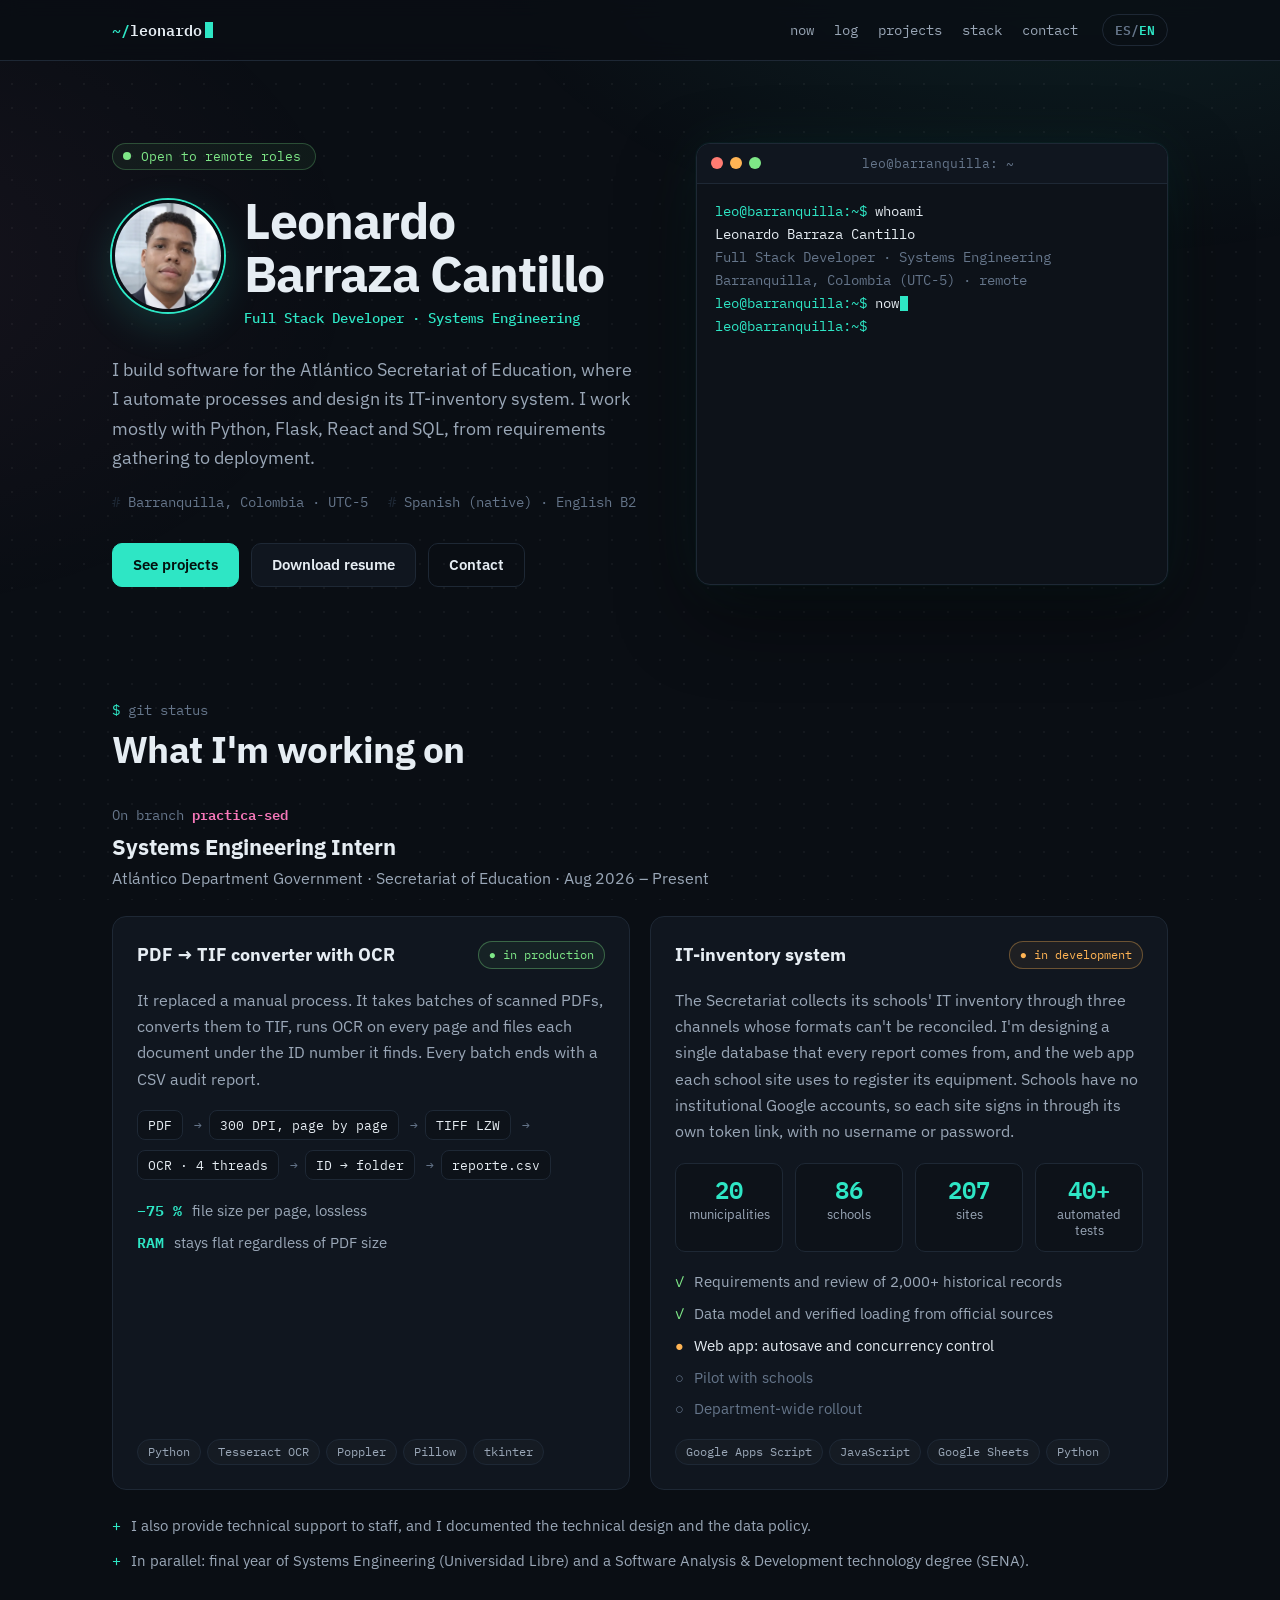
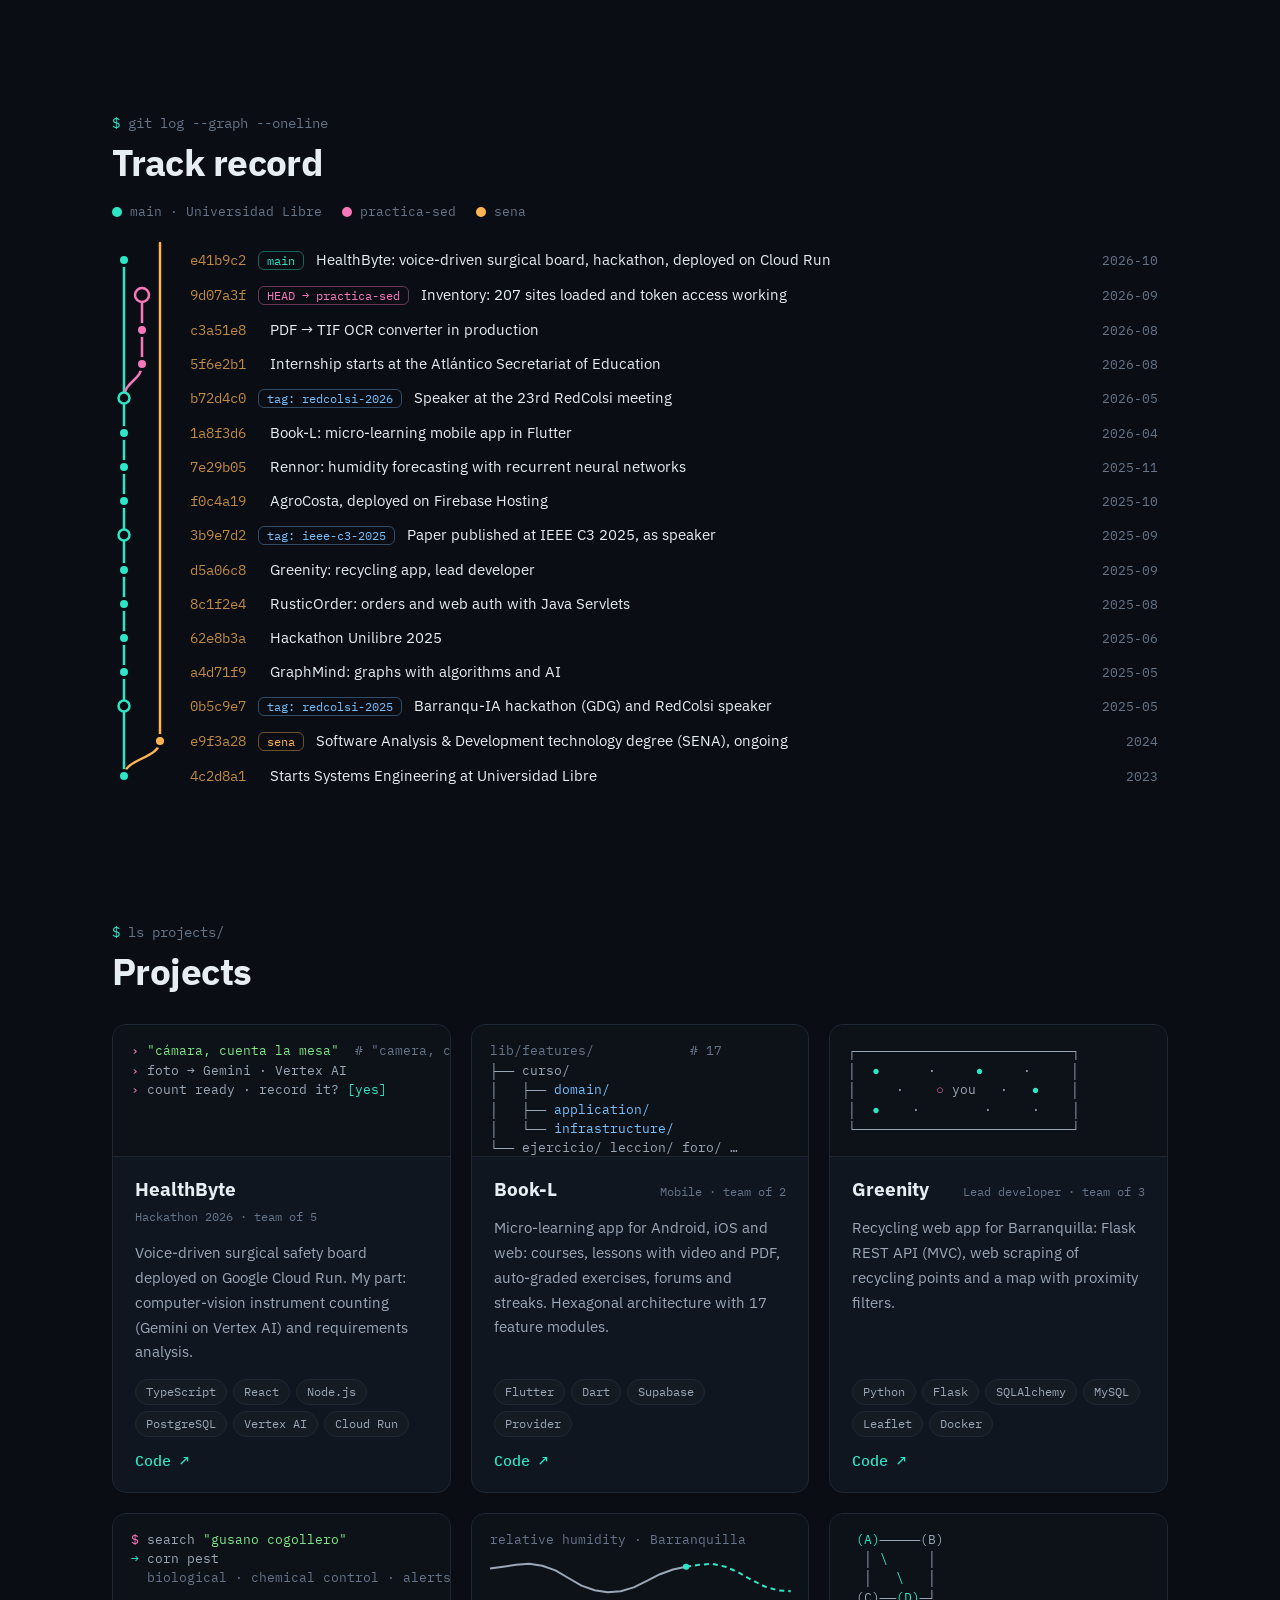
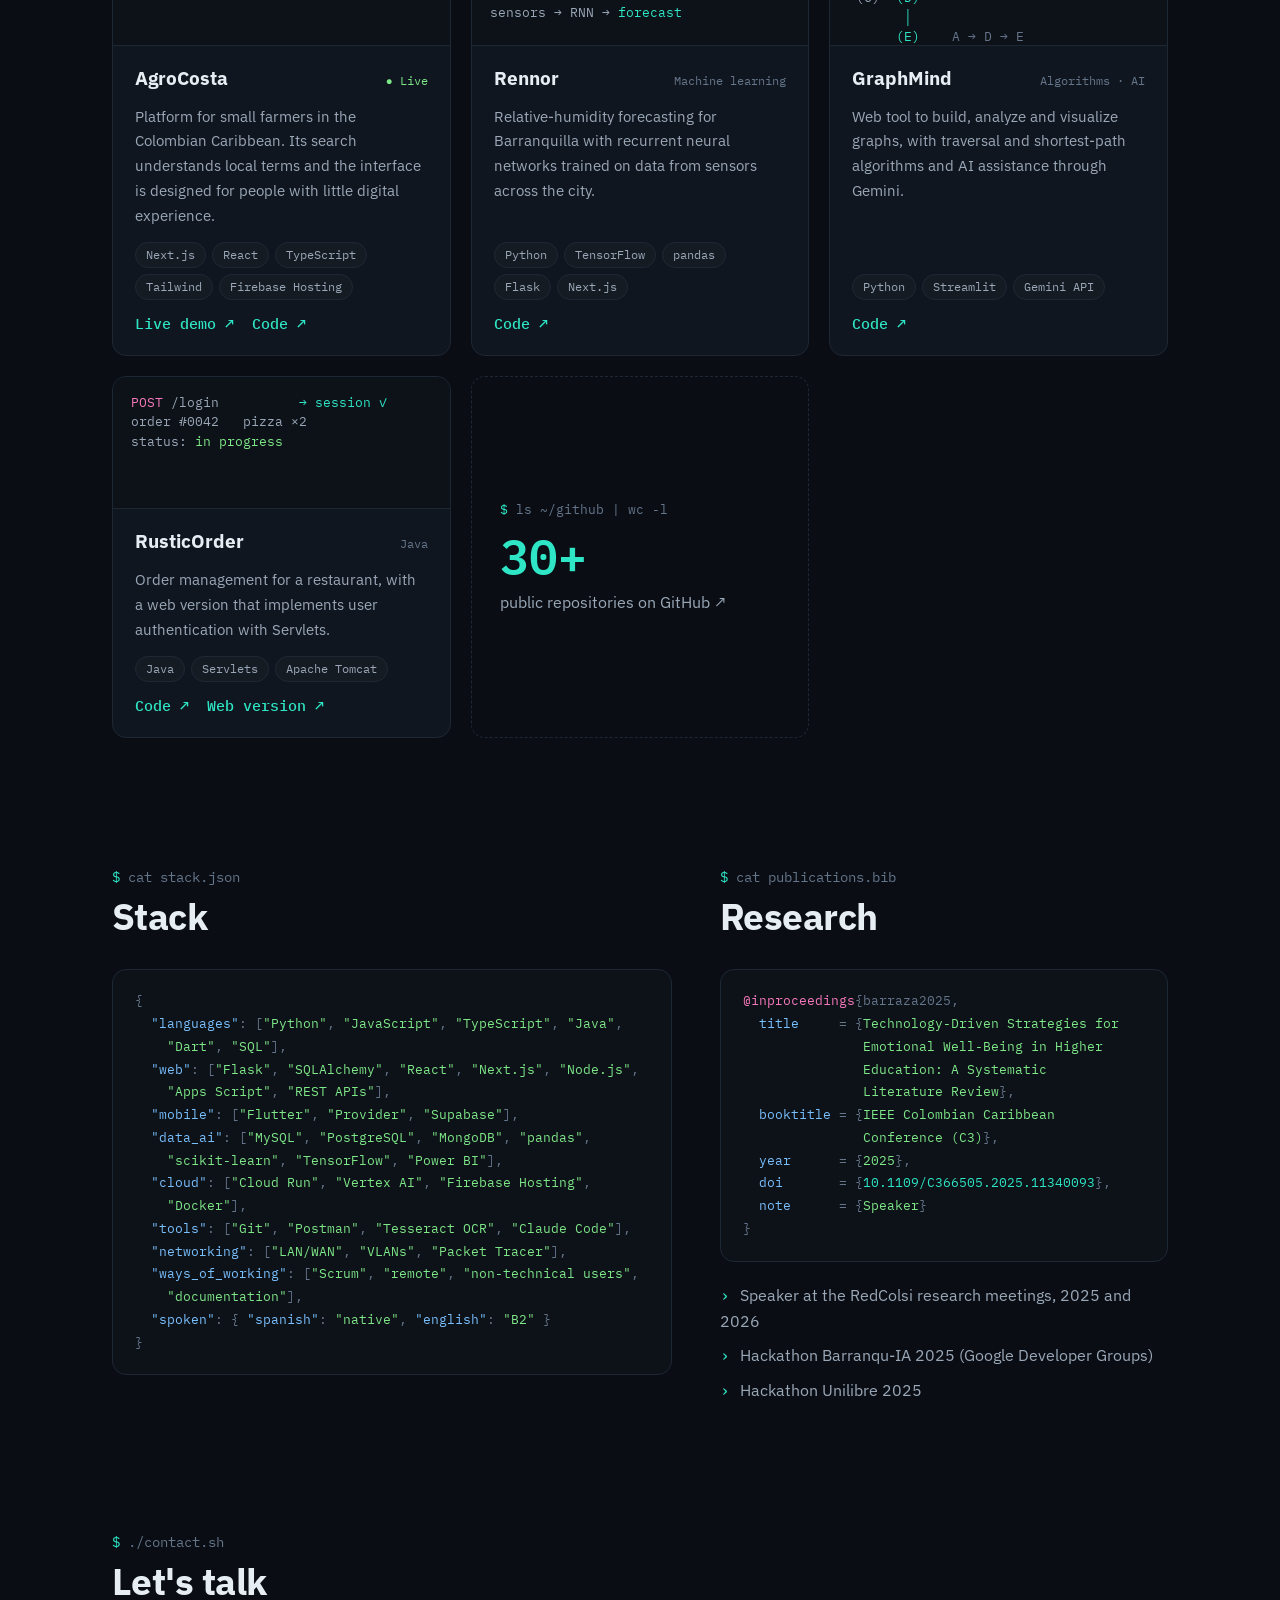
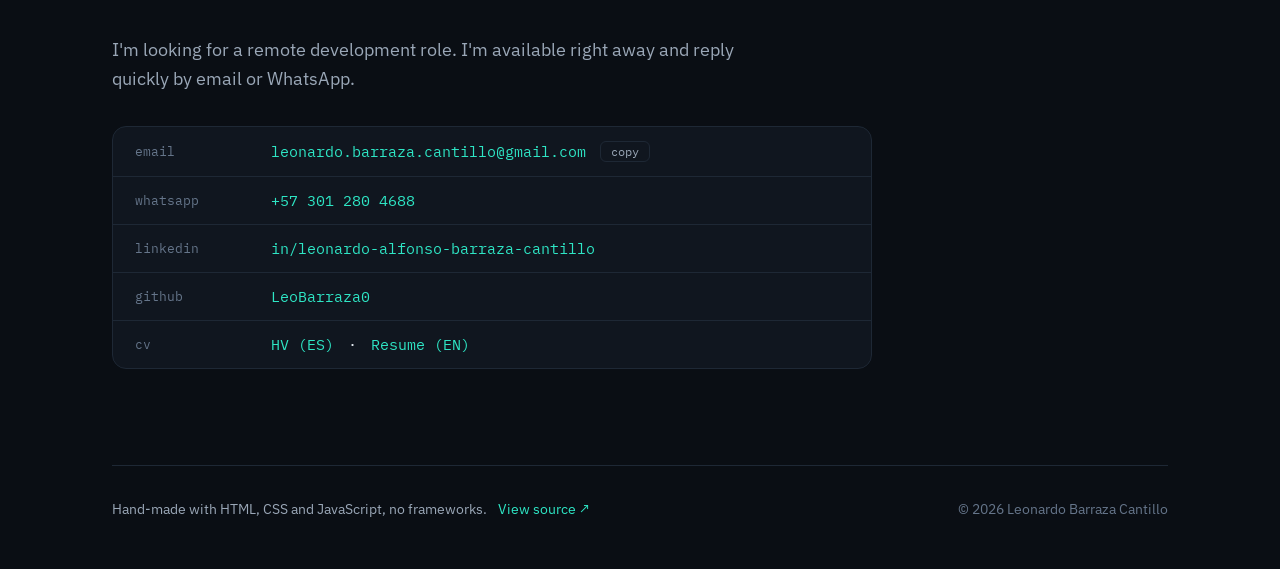
==== index.html @ 6a88806b "feat: portafolio con terminal interactiva, git log de la trayectoria y proyectos, para mostrar el pe" ====
<!doctype html>
<html lang="es" data-lang="es">
<head>
<meta charset="utf-8">
<meta name="viewport" content="width=device-width, initial-scale=1">
<title>Leonardo Barraza · Desarrollador Full Stack</title>
<meta name="description" content="Portafolio de Leonardo Barraza Cantillo, desarrollador full stack en Barranquilla, Colombia. Python, Flask, React, SQL y Google Cloud. Disponible para trabajo remoto.">
<meta name="theme-color" content="#0a0e14">
<link rel="canonical" href="https://leobarraza0.github.io/">
<meta property="og:type" content="website">
<meta property="og:url" content="https://leobarraza0.github.io/">
<meta property="og:title" content="Leonardo Barraza · Desarrollador Full Stack">
<meta property="og:description" content="Python, Flask, React, SQL y Google Cloud. Proyectos, práctica actual y contacto.">
<meta property="og:image" content="https://leobarraza0.github.io/assets/og.png">
<meta name="twitter:card" content="summary_large_image">
<link rel="icon" href="data:image/svg+xml,%3Csvg xmlns='http://www.w3.org/2000/svg' viewBox='0 0 32 32'%3E%3Crect width='32' height='32' rx='7' fill='%230a0e14'/%3E%3Cpath d='M8 10l6 6-6 6' stroke='%232ee6c5' stroke-width='3' fill='none' stroke-linecap='round' stroke-linejoin='round'/%3E%3Cpath d='M16 23h8' stroke='%232ee6c5' stroke-width='3' stroke-linecap='round'/%3E%3C/svg%3E">
<link rel="preconnect" href="https://fonts.googleapis.com">
<link rel="preconnect" href="https://fonts.gstatic.com" crossorigin>
<link rel="stylesheet" href="https://fonts.googleapis.com/css2?family=IBM+Plex+Mono:wght@400;500;600&family=IBM+Plex+Sans:wght@400;500;600;700&display=swap">
<link rel="stylesheet" href="styles.css">
<script>
  // Idioma antes de pintar: ?lang= > elección guardada > idioma del navegador
  (function () {
    var r = document.documentElement, q = new URLSearchParams(location.search).get('lang'), s = null;
    try { s = localStorage.getItem('lang'); } catch (e) {}
    var l = q || s || (/^es/i.test(navigator.language) ? 'es' : 'en');
    if (l !== 'en') l = 'es';
    r.lang = l; r.dataset.lang = l; r.classList.add('js');
  })();
</script>
<script src="main.js" defer></script>
</head>
<body>
<a class="skip" href="#main"><span lang="es">Saltar al contenido</span><span lang="en">Skip to content</span></a>

<header class="nav">
  <div class="wrap nav-in">
    <a class="brand" href="#top" aria-label="Inicio"><span class="ps">~/</span>leonardo<span class="caret" aria-hidden="true"></span></a>
    <nav aria-label="Secciones">
      <a href="#ahora"><span lang="es">ahora</span><span lang="en">now</span></a>
      <a href="#trayectoria"><span lang="es">trayectoria</span><span lang="en">log</span></a>
      <a href="#proyectos"><span lang="es">proyectos</span><span lang="en">projects</span></a>
      <a href="#stack">stack</a>
      <a href="#contacto"><span lang="es">contacto</span><span lang="en">contact</span></a>
    </nav>
    <button class="lang-toggle" type="button" aria-label="Cambiar idioma / Switch language">
      <span data-l="es">ES</span><span aria-hidden="true">/</span><span data-l="en">EN</span>
    </button>
  </div>
</header>

<main id="main">

<!-- HERO -->
<section class="hero wrap" id="top">
  <div class="hero-text">
    <p class="status"><span class="pulse" aria-hidden="true"></span>
      <span lang="es">Disponible para trabajo remoto</span><span lang="en">Open to remote roles</span>
    </p>
    <div class="who">
      <picture>
        <source srcset="assets/foto.webp" type="image/webp">
        <img src="assets/foto.jpg" alt="Foto de Leonardo Barraza" width="112" height="112">
      </picture>
      <div>
        <h1>Leonardo Barraza Cantillo</h1>
        <p class="role"><span lang="es">Desarrollador Full Stack · Ingeniería de Sistemas</span><span lang="en">Full Stack Developer · Systems Engineering</span></p>
      </div>
    </div>
    <p class="lead" lang="es">Desarrollo software para la Secretaría de Educación del Atlántico, donde automatizo procesos y diseño su sistema de inventario tecnológico. Trabajo sobre todo con Python, Flask, React y SQL, desde el levantamiento de requerimientos hasta el despliegue.</p>
    <p class="lead" lang="en">I build software for the Atlántico Secretariat of Education, where I automate processes and design its IT-inventory system. I work mostly with Python, Flask, React and SQL, from requirements gathering to deployment.</p>
    <ul class="meta">
      <li>Barranquilla, Colombia · UTC-5</li>
      <li><span lang="es">Español nativo · Inglés B2</span><span lang="en">Spanish (native) · English B2</span></li>
    </ul>
    <div class="cta">
      <a class="btn primary" href="#proyectos"><span lang="es">Ver proyectos</span><span lang="en">See projects</span></a>
      <a class="btn" href="cv/Leonardo-Barraza-HV.pdf" download lang="es">Descargar HV</a>
      <a class="btn" href="cv/Leonardo-Barraza-Resume.pdf" download lang="en">Download resume</a>
      <a class="btn ghost" href="#contacto"><span lang="es">Contacto</span><span lang="en">Contact</span></a>
    </div>
  </div>

  <div class="term" id="term">
    <div class="term-bar">
      <span class="lights" aria-hidden="true"><i></i><i></i><i></i></span>
      <span class="term-title">leo@barranquilla: ~</span>
    </div>
    <div class="term-body" id="term-body">
      <div id="term-out" aria-live="polite">
        <div class="ln"><span class="ps">leo@barranquilla:~$</span> whoami</div>
        <div>Leonardo Barraza Cantillo</div>
        <div class="dim" lang="es">Desarrollador Full Stack · Ingeniería de Sistemas</div>
        <div class="dim" lang="en">Full Stack Developer · Systems Engineering</div>
      </div>
      <form id="term-form" autocomplete="off">
        <label for="term-in" class="ps">leo@barranquilla:~$</label>
        <input id="term-in" type="text" spellcheck="false" autocapitalize="off" enterkeyhint="go" aria-label="Escribe un comando (help) / Type a command (help)">
      </form>
    </div>
  </div>
</section>

<!-- AHORA -->
<section class="section wrap reveal" id="ahora">
  <header class="sec-head">
    <p class="cmd"><span class="ps">$</span> git status</p>
    <h2><span lang="es">En qué estoy ahora</span><span lang="en">What I'm working on</span></h2>
  </header>

  <div class="job">
    <p class="branch"><span lang="es">En la rama</span><span lang="en">On branch</span> <b>practica-sed</b></p>
    <h3><span lang="es">Practicante de Ingeniería de Sistemas</span><span lang="en">Systems Engineering Intern</span></h3>
    <p class="org"><span lang="es">Gobernación del Atlántico · Secretaría de Educación · Ago 2026 – Actualidad</span><span lang="en">Atlántico Department Government · Secretariat of Education · Aug 2026 – Present</span></p>
  </div>

  <div class="work-grid">
    <article class="work">
      <header>
        <h4><span lang="es">Conversor PDF → TIF con OCR</span><span lang="en">PDF → TIF converter with OCR</span></h4>
        <span class="state ok"><span lang="es">en producción</span><span lang="en">in production</span></span>
      </header>
      <p lang="es">Reemplazó un proceso manual. Recibe lotes de PDF escaneados, los convierte a TIF, lee cada página con OCR y archiva cada documento en la carpeta de la persona según el número de cédula que encuentra. Cada lote termina con un reporte CSV para auditoría.</p>
      <p lang="en">It replaced a manual process. It takes batches of scanned PDFs, converts them to TIF, runs OCR on every page and files each document under the ID number it finds. Every batch ends with a CSV audit report.</p>
      <ol class="pipe" aria-label="Pipeline">
        <li>PDF</li>
        <li><span lang="es">300 DPI, página a página</span><span lang="en">300 DPI, page by page</span></li>
        <li>TIFF LZW</li>
        <li><span lang="es">OCR · 4 hilos</span><span lang="en">OCR · 4 threads</span></li>
        <li><span lang="es">cédula → carpeta</span><span lang="en">ID → folder</span></li>
        <li>reporte.csv</li>
      </ol>
      <ul class="facts">
        <li><b>−75 %</b> <span lang="es">de peso por página, sin pérdida</span><span lang="en">file size per page, lossless</span></li>
        <li><b>RAM</b> <span lang="es">constante sin importar el tamaño del PDF</span><span lang="en">stays flat regardless of PDF size</span></li>
      </ul>
      <ul class="chips"><li>Python</li><li>Tesseract OCR</li><li>Poppler</li><li>Pillow</li><li>tkinter</li></ul>
    </article>

    <article class="work">
      <header>
        <h4><span lang="es">Sistema de inventario tecnológico</span><span lang="en">IT-inventory system</span></h4>
        <span class="state wip"><span lang="es">en construcción</span><span lang="en">in development</span></span>
      </header>
      <p lang="es">La Secretaría levanta el inventario de sus colegios por tres canales con formatos que no se pueden cruzar. Diseño una base única de la que salen todos los reportes y la aplicación web con la que cada sede registra lo que tiene. Los colegios no tienen cuenta institucional de Google, así que cada sede entra con su propio enlace con token, sin usuario ni contraseña.</p>
      <p lang="en">The Secretariat collects its schools' IT inventory through three channels whose formats can't be reconciled. I'm designing a single database that every report comes from, and the web app each school site uses to register its equipment. Schools have no institutional Google accounts, so each site signs in through its own token link, with no username or password.</p>
      <dl class="stats">
        <div><dt>20</dt><dd><span lang="es">municipios</span><span lang="en">municipalities</span></dd></div>
        <div><dt>86</dt><dd><span lang="es">colegios</span><span lang="en">schools</span></dd></div>
        <div><dt>207</dt><dd><span lang="es">sedes</span><span lang="en">sites</span></dd></div>
        <div><dt>40+</dt><dd><span lang="es">pruebas automáticas</span><span lang="en">automated tests</span></dd></div>
      </dl>
      <ol class="ci">
        <li class="done"><span lang="es">Requerimientos y diagnóstico de más de 2.000 registros históricos</span><span lang="en">Requirements and review of 2,000+ historical records</span></li>
        <li class="done"><span lang="es">Modelo de datos y carga verificada desde fuentes oficiales</span><span lang="en">Data model and verified loading from official sources</span></li>
        <li class="doing"><span lang="es">Aplicación web: autoguardado y control de concurrencia</span><span lang="en">Web app: autosave and concurrency control</span></li>
        <li><span lang="es">Piloto con colegios</span><span lang="en">Pilot with schools</span></li>
        <li><span lang="es">Despliegue en el departamento</span><span lang="en">Department-wide rollout</span></li>
      </ol>
      <ul class="chips"><li>Google Apps Script</li><li>JavaScript</li><li>Google Sheets</li><li>Python</li></ul>
    </article>
  </div>

  <div class="aside-grid">
    <p class="note"><span class="ps">+</span>
      <span lang="es">También doy soporte técnico a funcionarios y documenté el diseño técnico y la política de datos.</span>
      <span lang="en">I also provide technical support to staff, and I documented the technical design and the data policy.</span>
    </p>
    <p class="note"><span class="ps">+</span>
      <span lang="es">En paralelo: último semestre de Ingeniería de Sistemas (Universidad Libre) y tecnólogo en Análisis y Desarrollo de Software (SENA).</span>
      <span lang="en">In parallel: final year of Systems Engineering (Universidad Libre) and a Software Analysis &amp; Development technology degree (SENA).</span>
    </p>
    <p class="note live" id="live-push" hidden></p>
  </div>
</section>

<!-- TRAYECTORIA -->
<section class="section wrap reveal" id="trayectoria">
  <header class="sec-head">
    <p class="cmd"><span class="ps">$</span> git log --graph --oneline</p>
    <h2><span lang="es">Trayectoria</span><span lang="en">Track record</span></h2>
  </header>
  <div class="legend" aria-hidden="true">
    <span class="l0">main · Universidad Libre</span>
    <span class="l1">practica-sed</span>
    <span class="l2">sena</span>
  </div>
  <div class="graph-wrap">
  <svg aria-hidden="true"></svg>
  <ol class="graph" id="graph">
    <li data-lane="0"><code>e41b9c2</code><span class="refs"><span class="ref br">main</span></span>
      <span class="msg"><span lang="es">HealthByte: tablero quirúrgico por voz, hackathon, desplegado en Cloud Run</span><span lang="en">HealthByte: voice-driven surgical board, hackathon, deployed on Cloud Run</span></span><time>2026-10</time></li>
    <li data-lane="1" class="head"><code>9d07a3f</code><span class="refs"><span class="ref hd">HEAD → practica-sed</span></span>
      <span class="msg"><span lang="es">Inventario: 207 sedes cargadas y acceso por token funcionando</span><span lang="en">Inventory: 207 sites loaded and token access working</span></span><time>2026-09</time></li>
    <li data-lane="1"><code>c3a51e8</code>
      <span class="msg"><span lang="es">Conversor PDF → TIF con OCR en producción</span><span lang="en">PDF → TIF OCR converter in production</span></span><time>2026-08</time></li>
    <li data-lane="1" data-fork="0"><code>5f6e2b1</code>
      <span class="msg"><span lang="es">Inicio de la práctica en la Secretaría de Educación del Atlántico</span><span lang="en">Internship starts at the Atlántico Secretariat of Education</span></span><time>2026-08</time></li>
    <li data-lane="0" class="tag"><code>b72d4c0</code><span class="refs"><span class="ref tg">tag: redcolsi-2026</span></span>
      <span class="msg"><span lang="es">Ponente en el XXIII encuentro RedColsi</span><span lang="en">Speaker at the 23rd RedColsi meeting</span></span><time>2026-05</time></li>
    <li data-lane="0"><code>1a8f3d6</code>
      <span class="msg"><span lang="es">Book-L: app móvil de microaprendizaje en Flutter</span><span lang="en">Book-L: micro-learning mobile app in Flutter</span></span><time>2026-04</time></li>
    <li data-lane="0"><code>7e29b05</code>
      <span class="msg"><span lang="es">Rennor: predicción de humedad con redes neuronales recurrentes</span><span lang="en">Rennor: humidity forecasting with recurrent neural networks</span></span><time>2025-11</time></li>
    <li data-lane="0"><code>f0c4a19</code>
      <span class="msg"><span lang="es">AgroCosta, desplegada en Firebase Hosting</span><span lang="en">AgroCosta, deployed on Firebase Hosting</span></span><time>2025-10</time></li>
    <li data-lane="0" class="tag"><code>3b9e7d2</code><span class="refs"><span class="ref tg">tag: ieee-c3-2025</span></span>
      <span class="msg"><span lang="es">Artículo publicado en IEEE C3 2025, como ponente</span><span lang="en">Paper published at IEEE C3 2025, as speaker</span></span><time>2025-09</time></li>
    <li data-lane="0"><code>d5a06c8</code>
      <span class="msg"><span lang="es">Greenity: app de reciclaje, desarrollador principal</span><span lang="en">Greenity: recycling app, lead developer</span></span><time>2025-09</time></li>
    <li data-lane="0"><code>8c1f2e4</code>
      <span class="msg"><span lang="es">RusticOrder: pedidos y autenticación web con Java Servlets</span><span lang="en">RusticOrder: orders and web auth with Java Servlets</span></span><time>2025-08</time></li>
    <li data-lane="0"><code>62e8b3a</code>
      <span class="msg">Hackathon Unilibre 2025</span><time>2025-06</time></li>
    <li data-lane="0"><code>a4d71f9</code>
      <span class="msg"><span lang="es">GraphMind: grafos con algoritmos e IA</span><span lang="en">GraphMind: graphs with algorithms and AI</span></span><time>2025-05</time></li>
    <li data-lane="0" class="tag"><code>0b5c9e7</code><span class="refs"><span class="ref tg">tag: redcolsi-2025</span></span>
      <span class="msg"><span lang="es">Hackathon Barranqu-IA (GDG) y ponente en RedColsi</span><span lang="en">Barranqu-IA hackathon (GDG) and RedColsi speaker</span></span><time>2025-05</time></li>
    <li data-lane="2" data-fork="0" class="open"><code>e9f3a28</code><span class="refs"><span class="ref br2">sena</span></span>
      <span class="msg"><span lang="es">Tecnólogo en Análisis y Desarrollo de Software (SENA), en curso</span><span lang="en">Software Analysis &amp; Development technology degree (SENA), ongoing</span></span><time>2024</time></li>
    <li data-lane="0"><code>4c2d8a1</code>
      <span class="msg"><span lang="es">Inicio de Ingeniería de Sistemas en la Universidad Libre</span><span lang="en">Starts Systems Engineering at Universidad Libre</span></span><time>2023</time></li>
  </ol>
  </div>
</section>

<!-- PROYECTOS -->
<section class="section wrap reveal" id="proyectos">
  <header class="sec-head">
    <p class="cmd"><span class="ps">$</span> <span lang="es">ls proyectos/</span><span lang="en">ls projects/</span></p>
    <h2><span lang="es">Proyectos</span><span lang="en">Projects</span></h2>
  </header>

  <div class="cards">
    <article class="card">
<pre class="preview" aria-hidden="true"><span class="c">› </span><span class="s">"cámara, cuenta la mesa"</span><span lang="en" class="d">  # "camera, count the table"</span>
<span class="c">› </span>foto → Gemini · Vertex AI
<span class="c">› </span><span lang="es">conteo listo · ¿registrar?</span><span lang="en">count ready · record it?</span> <span class="g">[<span lang="es">sí</span><span lang="en">yes</span>]</span></pre>
      <div class="card-body">
        <header><h3>HealthByte</h3><span class="badge"><span lang="es">Hackathon 2026 · equipo de 5</span><span lang="en">Hackathon 2026 · team of 5</span></span></header>
        <p lang="es">Tablero de seguridad quirúrgica que se llena por voz, desplegado en Google Cloud Run. Mi parte: el conteo de instrumental con visión artificial (Gemini en Vertex AI) y el análisis de requerimientos.</p>
        <p lang="en">Voice-driven surgical safety board deployed on Google Cloud Run. My part: computer-vision instrument counting (Gemini on Vertex AI) and requirements analysis.</p>
        <ul class="chips"><li>TypeScript</li><li>React</li><li>Node.js</li><li>PostgreSQL</li><li>Vertex AI</li><li>Cloud Run</li></ul>
        <p class="links"><a href="https://github.com/LeoBarraza0/HealthByte" target="_blank" rel="noopener"><span lang="es">Código</span><span lang="en">Code</span> ↗</a></p>
      </div>
    </article>

    <article class="card">
<pre class="preview" aria-hidden="true"><span class="d">lib/features/            # 17</span>
├── curso/
│   ├── <span class="k">domain/</span>
│   ├── <span class="k">application/</span>
│   └── <span class="k">infrastructure/</span>
└── ejercicio/ leccion/ foro/ …</pre>
      <div class="card-body">
        <header><h3>Book-L</h3><span class="badge"><span lang="es">Móvil · equipo de 2</span><span lang="en">Mobile · team of 2</span></span></header>
        <p lang="es">App de microaprendizaje para Android, iOS y web: cursos, lecciones con video y PDF, ejercicios con calificación automática, foros y rachas. Arquitectura hexagonal con 17 módulos por funcionalidad.</p>
        <p lang="en">Micro-learning app for Android, iOS and web: courses, lessons with video and PDF, auto-graded exercises, forums and streaks. Hexagonal architecture with 17 feature modules.</p>
        <ul class="chips"><li>Flutter</li><li>Dart</li><li>Supabase</li><li>Provider</li></ul>
        <p class="links"><a href="https://github.com/LeoBarraza0/Book-L" target="_blank" rel="noopener"><span lang="es">Código</span><span lang="en">Code</span> ↗</a></p>
      </div>
    </article>

    <article class="card">
<pre class="preview" aria-hidden="true">┌───────────────────────────┐
│  <span class="g">●</span>      ·     <span class="g">●</span>     ·     │
│     ·    <span class="c">○</span> <span lang="es">tú</span><span lang="en">you</span><span lang="es"> </span>   ·   <span class="g">●</span>    │
│  <span class="g">●</span>    ·        ·     ·    │
└───────────────────────────┘</pre>
      <div class="card-body">
        <header><h3>Greenity</h3><span class="badge"><span lang="es">Desarrollador principal · equipo de 3</span><span lang="en">Lead developer · team of 3</span></span></header>
        <p lang="es">Aplicación web de reciclaje para Barranquilla: API REST con Flask (MVC), web scraping de puntos de reciclaje y un mapa con filtros de cercanía.</p>
        <p lang="en">Recycling web app for Barranquilla: Flask REST API (MVC), web scraping of recycling points and a map with proximity filters.</p>
        <ul class="chips"><li>Python</li><li>Flask</li><li>SQLAlchemy</li><li>MySQL</li><li>Leaflet</li><li>Docker</li></ul>
        <p class="links"><a href="https://github.com/LeoBarraza0/Greenity" target="_blank" rel="noopener"><span lang="es">Código</span><span lang="en">Code</span> ↗</a></p>
      </div>
    </article>

    <article class="card">
<pre class="preview" aria-hidden="true"><span class="c">$</span> <span lang="es">buscar</span><span lang="en">search</span> <span class="s">"gusano cogollero"</span>
<span class="g">→</span> <span lang="es">plaga del maíz</span><span lang="en">corn pest</span>
  <span class="d"><span lang="es">control biológico · químico · alertas</span><span lang="en">biological · chemical control · alerts</span></span></pre>
      <div class="card-body">
        <header><h3>AgroCosta</h3><span class="badge live-b"><span lang="es">En línea</span><span lang="en">Live</span></span></header>
        <p lang="es">Plataforma para pequeños agricultores del Caribe colombiano. Su búsqueda entiende términos locales y la interfaz está pensada para personas con poca experiencia digital.</p>
        <p lang="en">Platform for small farmers in the Colombian Caribbean. Its search understands local terms and the interface is designed for people with little digital experience.</p>
        <ul class="chips"><li>Next.js</li><li>React</li><li>TypeScript</li><li>Tailwind</li><li>Firebase Hosting</li></ul>
        <p class="links"><a href="https://agrocosta-fb0b6.web.app/" target="_blank" rel="noopener"><span lang="es">Ver en línea</span><span lang="en">Live demo</span> ↗</a><a href="https://github.com/LeoBarraza0/AgroCosta" target="_blank" rel="noopener"><span lang="es">Código</span><span lang="en">Code</span> ↗</a></p>
      </div>
    </article>

    <article class="card">
<pre class="preview" aria-hidden="true"><span class="d"><span lang="es">humedad relativa · Barranquilla</span><span lang="en">relative humidity · Barranquilla</span></span>
<svg class="spark" viewBox="0 -2 280 44" preserveAspectRatio="none"><polyline class="obs" points="0.0,11.6 12.2,9.7 24.3,7.8 36.5,6.8 48.7,8.7 60.9,13.4 73.0,21.0 85.2,28.6 97.4,33.3 109.6,35.2 121.7,34.2 133.9,30.4 146.1,23.8 158.3,17.2 170.4,12.5 182.6,9.7"/><polyline class="fc" points="182.6,9.7 194.8,7.8 207.0,6.8 219.1,9.7 231.3,15.3 243.5,22.9 255.7,29.5 267.8,33.3 280.0,34.2"/><circle cx="182.6" cy="9.7" r="3"/></svg><span lang="es">sensores</span><span lang="en">sensors</span> → RNN → <span class="g"><span lang="es">predicción</span><span lang="en">forecast</span></span></pre>
      <div class="card-body">
        <header><h3>Rennor</h3><span class="badge">Machine learning</span></header>
        <p lang="es">Predicción de humedad relativa en Barranquilla con redes neuronales recurrentes entrenadas con datos de sensores de la ciudad.</p>
        <p lang="en">Relative-humidity forecasting for Barranquilla with recurrent neural networks trained on data from sensors across the city.</p>
        <ul class="chips"><li>Python</li><li>TensorFlow</li><li>pandas</li><li>Flask</li><li>Next.js</li></ul>
        <p class="links"><a href="https://github.com/LeoBarraza0/Rennor" target="_blank" rel="noopener"><span lang="es">Código</span><span lang="en">Code</span> ↗</a></p>
      </div>
    </article>

    <article class="card">
<pre class="preview" aria-hidden="true"> <span class="g">(A)</span>─────(B)
  │ <span class="g">\</span>     │
  │   <span class="g">\</span>   │
 (C)──<span class="g">(D)</span>─┘
       <span class="g">│</span>
      <span class="g">(E)</span>    <span class="d">A → D → E</span></pre>
      <div class="card-body">
        <header><h3>GraphMind</h3><span class="badge"><span lang="es">Algoritmos · IA</span><span lang="en">Algorithms · AI</span></span></header>
        <p lang="es">Herramienta web para construir, analizar y visualizar grafos, con algoritmos de recorrido y camino más corto, y asistencia de IA con Gemini.</p>
        <p lang="en">Web tool to build, analyze and visualize graphs, with traversal and shortest-path algorithms and AI assistance through Gemini.</p>
        <ul class="chips"><li>Python</li><li>Streamlit</li><li>Gemini API</li></ul>
        <p class="links"><a href="https://github.com/LeoBarraza0/GraphMind" target="_blank" rel="noopener"><span lang="es">Código</span><span lang="en">Code</span> ↗</a></p>
      </div>
    </article>

    <article class="card">
<pre class="preview" aria-hidden="true"><span class="c">POST</span> /login          <span class="g">→ <span lang="es">sesión</span><span lang="en">session</span> ✓</span>
<span lang="es">pedido</span><span lang="en">order</span> #0042   pizza ×2
<span lang="es">estado</span><span lang="en">status</span>: <span class="s"><span lang="es">en preparación</span><span lang="en">in progress</span></span></pre>
      <div class="card-body">
        <header><h3>RusticOrder</h3><span class="badge">Java</span></header>
        <p lang="es">Gestión de pedidos para un restaurante, con una versión web que implementa la autenticación de usuarios con Servlets.</p>
        <p lang="en">Order management for a restaurant, with a web version that implements user authentication with Servlets.</p>
        <ul class="chips"><li>Java</li><li>Servlets</li><li>Apache Tomcat</li></ul>
        <p class="links"><a href="https://github.com/LeoBarraza0/RusticOrder" target="_blank" rel="noopener"><span lang="es">Código</span><span lang="en">Code</span> ↗</a><a href="https://github.com/LeoBarraza0/RusticOrder-Web" target="_blank" rel="noopener"><span lang="es">Versión web</span><span lang="en">Web version</span> ↗</a></p>
      </div>
    </article>

    <a class="card more" href="https://github.com/LeoBarraza0" target="_blank" rel="noopener">
      <span class="cmd"><span class="ps">$</span> ls ~/github | wc -l</span>
      <span class="big" id="repo-count">30+</span>
      <span><span lang="es">repositorios públicos en GitHub</span><span lang="en">public repositories on GitHub</span> ↗</span>
    </a>
  </div>
</section>

<!-- STACK + INVESTIGACIÓN -->
<section class="section wrap reveal split" id="stack">
  <div>
    <header class="sec-head">
      <p class="cmd"><span class="ps">$</span> cat stack.json</p>
      <h2>Stack</h2>
    </header>
<pre class="code json" lang="es"><span class="jl">{</span><span class="jl">  <span class="k">"lenguajes"</span>: [<span class="s">"Python"</span>, <span class="s">"JavaScript"</span>, <span class="s">"TypeScript"</span>, <span class="s">"Java"</span>, <span class="s">"Dart"</span>, <span class="s">"SQL"</span>],</span><span class="jl">  <span class="k">"web"</span>: [<span class="s">"Flask"</span>, <span class="s">"SQLAlchemy"</span>, <span class="s">"React"</span>, <span class="s">"Next.js"</span>, <span class="s">"Node.js"</span>, <span class="s">"Apps Script"</span>, <span class="s">"API REST"</span>],</span><span class="jl">  <span class="k">"movil"</span>: [<span class="s">"Flutter"</span>, <span class="s">"Provider"</span>, <span class="s">"Supabase"</span>],</span><span class="jl">  <span class="k">"datos_ia"</span>: [<span class="s">"MySQL"</span>, <span class="s">"PostgreSQL"</span>, <span class="s">"MongoDB"</span>, <span class="s">"pandas"</span>, <span class="s">"scikit-learn"</span>, <span class="s">"TensorFlow"</span>, <span class="s">"Power BI"</span>],</span><span class="jl">  <span class="k">"nube"</span>: [<span class="s">"Cloud Run"</span>, <span class="s">"Vertex AI"</span>, <span class="s">"Firebase Hosting"</span>, <span class="s">"Docker"</span>],</span><span class="jl">  <span class="k">"herramientas"</span>: [<span class="s">"Git"</span>, <span class="s">"Postman"</span>, <span class="s">"Tesseract OCR"</span>, <span class="s">"Claude Code"</span>],</span><span class="jl">  <span class="k">"redes"</span>: [<span class="s">"LAN/WAN"</span>, <span class="s">"VLANs"</span>, <span class="s">"Packet Tracer"</span>],</span><span class="jl">  <span class="k">"forma_de_trabajo"</span>: [<span class="s">"Scrum"</span>, <span class="s">"remoto"</span>, <span class="s">"usuarios no técnicos"</span>, <span class="s">"documentación"</span>],</span><span class="jl">  <span class="k">"idiomas"</span>: { <span class="k">"español"</span>: <span class="s">"nativo"</span>, <span class="k">"inglés"</span>: <span class="s">"B2"</span> }</span><span class="jl">}</span></pre>
<pre class="code json" lang="en"><span class="jl">{</span><span class="jl">  <span class="k">"languages"</span>: [<span class="s">"Python"</span>, <span class="s">"JavaScript"</span>, <span class="s">"TypeScript"</span>, <span class="s">"Java"</span>, <span class="s">"Dart"</span>, <span class="s">"SQL"</span>],</span><span class="jl">  <span class="k">"web"</span>: [<span class="s">"Flask"</span>, <span class="s">"SQLAlchemy"</span>, <span class="s">"React"</span>, <span class="s">"Next.js"</span>, <span class="s">"Node.js"</span>, <span class="s">"Apps Script"</span>, <span class="s">"REST APIs"</span>],</span><span class="jl">  <span class="k">"mobile"</span>: [<span class="s">"Flutter"</span>, <span class="s">"Provider"</span>, <span class="s">"Supabase"</span>],</span><span class="jl">  <span class="k">"data_ai"</span>: [<span class="s">"MySQL"</span>, <span class="s">"PostgreSQL"</span>, <span class="s">"MongoDB"</span>, <span class="s">"pandas"</span>, <span class="s">"scikit-learn"</span>, <span class="s">"TensorFlow"</span>, <span class="s">"Power BI"</span>],</span><span class="jl">  <span class="k">"cloud"</span>: [<span class="s">"Cloud Run"</span>, <span class="s">"Vertex AI"</span>, <span class="s">"Firebase Hosting"</span>, <span class="s">"Docker"</span>],</span><span class="jl">  <span class="k">"tools"</span>: [<span class="s">"Git"</span>, <span class="s">"Postman"</span>, <span class="s">"Tesseract OCR"</span>, <span class="s">"Claude Code"</span>],</span><span class="jl">  <span class="k">"networking"</span>: [<span class="s">"LAN/WAN"</span>, <span class="s">"VLANs"</span>, <span class="s">"Packet Tracer"</span>],</span><span class="jl">  <span class="k">"ways_of_working"</span>: [<span class="s">"Scrum"</span>, <span class="s">"remote"</span>, <span class="s">"non-technical users"</span>, <span class="s">"documentation"</span>],</span><span class="jl">  <span class="k">"spoken"</span>: { <span class="k">"spanish"</span>: <span class="s">"native"</span>, <span class="k">"english"</span>: <span class="s">"B2"</span> }</span><span class="jl">}</span></pre>
  </div>

  <div id="investigacion">
    <header class="sec-head">
      <p class="cmd"><span class="ps">$</span> cat <span lang="es">publicaciones.bib</span><span lang="en">publications.bib</span></p>
      <h2><span lang="es">Investigación</span><span lang="en">Research</span></h2>
    </header>
<pre class="code"><span class="c">@inproceedings</span>{barraza2025,
  <span class="k">title</span>     = {<span class="s">Technology-Driven Strategies for
               Emotional Well-Being in Higher
               Education: A Systematic
               Literature Review</span>},
  <span class="k">booktitle</span> = {<span class="s">IEEE Colombian Caribbean
               Conference (C3)</span>},
  <span class="k">year</span>      = {<span class="s">2025</span>},
  <span class="k">doi</span>       = {<a href="https://doi.org/10.1109/C366505.2025.11340093" target="_blank" rel="noopener">10.1109/C366505.2025.11340093</a>},
  <span class="k">note</span>      = {<span class="s"><span lang="es">Ponente</span><span lang="en">Speaker</span></span>}
}</pre>
    <ul class="list">
      <li><span lang="es">Ponente en los encuentros RedColsi de 2025 y 2026</span><span lang="en">Speaker at the RedColsi research meetings, 2025 and 2026</span></li>
      <li>Hackathon Barranqu-IA 2025 (Google Developer Groups)</li>
      <li>Hackathon Unilibre 2025</li>
    </ul>
  </div>
</section>

<!-- CONTACTO -->
<section class="section wrap reveal" id="contacto">
  <header class="sec-head">
    <p class="cmd"><span class="ps">$</span> ./<span lang="es">contacto</span><span lang="en">contact</span>.sh</p>
    <h2><span lang="es">¿Hablamos?</span><span lang="en">Let's talk</span></h2>
  </header>
  <p class="lead narrow" lang="es">Busco un rol remoto de desarrollo. Tengo disponibilidad inmediata y respondo rápido por correo o WhatsApp.</p>
  <p class="lead narrow" lang="en">I'm looking for a remote development role. I'm available right away and reply quickly by email or WhatsApp.</p>
  <dl class="contact">
    <div><dt><span lang="es">correo</span><span lang="en">email</span></dt>
      <dd><a href="mailto:leonardo.barraza.cantillo@gmail.com">leonardo.barraza.cantillo@gmail.com</a>
        <button class="copy" type="button" data-copy="leonardo.barraza.cantillo@gmail.com"><span lang="es">copiar</span><span lang="en">copy</span></button></dd></div>
    <div><dt>whatsapp</dt><dd><a href="https://wa.me/573012804688" target="_blank" rel="noopener">+57 301 280 4688</a></dd></div>
    <div><dt>linkedin</dt><dd><a href="https://www.linkedin.com/in/leonardo-alfonso-barraza-cantillo" target="_blank" rel="noopener">in/leonardo-alfonso-barraza-cantillo</a></dd></div>
    <div><dt>github</dt><dd><a href="https://github.com/LeoBarraza0" target="_blank" rel="noopener">LeoBarraza0</a></dd></div>
    <div><dt>cv</dt><dd><a href="cv/Leonardo-Barraza-HV.pdf" download>HV (ES)</a> · <a href="cv/Leonardo-Barraza-Resume.pdf" download>Resume (EN)</a></dd></div>
  </dl>
</section>
</main>

<footer class="wrap"><div class="foot">
  <p><span lang="es">Hecho a mano con HTML, CSS y JavaScript, sin frameworks.</span><span lang="en">Hand-made with HTML, CSS and JavaScript, no frameworks.</span>
    <a href="https://github.com/LeoBarraza0/LeoBarraza0.github.io" target="_blank" rel="noopener"><span lang="es">Ver el código</span><span lang="en">View source</span> ↗</a></p>
  <p class="dim">© 2026 Leonardo Barraza Cantillo</p>
</div></footer>
</body>
</html>
---- styles.css ----
:root {
  --bg: #0a0e14;
  --panel: #10161f;
  --panel-2: #0d1219;
  --line: #1e2835;
  --text: #e6edf3;
  --muted: #9aa7b7;
  --dim: #65758a;
  --accent: #2ee6c5;
  --amber: #ffb454;
  --pink: #f778ba;
  --blue: #79c0ff;
  --green: #7ee787;
  --red: #ff7b72;
  /* Courier New de respaldo: la Plex de Google Fonts no trae ─│┌ y Consolas es más angosta */
  --mono: "IBM Plex Mono", ui-monospace, SFMono-Regular, Menlo, "Courier New", monospace;
  --sans: "IBM Plex Sans", system-ui, -apple-system, "Segoe UI", Roboto, sans-serif;
  color-scheme: dark;
}

/* Idioma: cada texto existe en ES y EN; se muestra el del <html data-lang> */
:root[data-lang="es"] [lang="en"],
:root[data-lang="en"] [lang="es"] { display: none !important; }

* { box-sizing: border-box; }
html { scroll-behavior: smooth; scroll-padding-top: 72px; -webkit-text-size-adjust: 100%; }
body {
  margin: 0;
  background: var(--bg);
  color: var(--text);
  font: 16px/1.65 var(--sans);
  overflow-x: hidden;
}
body::before {
  content: "";
  position: fixed;
  inset: 0;
  z-index: -1;
  pointer-events: none;
  background:
    radial-gradient(900px 500px at 85% -10%, rgba(46, 230, 197, .09), transparent 70%),
    radial-gradient(700px 500px at -10% 30%, rgba(247, 120, 186, .05), transparent 70%),
    radial-gradient(rgba(255, 255, 255, .045) 1px, transparent 1px) 0 0 / 24px 24px;
}
a { color: var(--accent); text-decoration: none; }
a:hover { text-decoration: underline; text-underline-offset: 3px; }
:focus-visible { outline: 2px solid var(--accent); outline-offset: 3px; border-radius: 4px; }
code, pre, .cmd, .ps, time, .chips, .badge, .state { font-family: var(--mono); }
.dim { color: var(--dim); }
.ps { color: var(--accent); }

.wrap { width: 100%; max-width: 1120px; margin: 0 auto; padding: 0 16px; }
@media (min-width: 720px) { .wrap { padding: 0 32px; } }

.skip { position: absolute; left: 16px; top: -48px; z-index: 100; background: var(--accent); color: var(--bg); padding: 8px 12px; border-radius: 6px; }
.skip:focus { top: 12px; }

/* NAV */
.nav {
  position: sticky; top: 0; z-index: 50;
  background: rgba(10, 14, 20, .78);
  backdrop-filter: blur(10px);
  -webkit-backdrop-filter: blur(10px);
  border-bottom: 1px solid var(--line);
}
.nav-in { display: flex; align-items: center; gap: 24px; height: 60px; }
.brand { font: 600 15px var(--mono); color: var(--text); white-space: nowrap; }
.brand:hover { text-decoration: none; }
.caret { display: inline-block; width: 8px; height: 16px; margin-left: 3px; vertical-align: -2px; background: var(--accent); animation: blink 1.1s steps(1) infinite; }
@keyframes blink { 50% { opacity: 0; } }
.nav nav { display: flex; gap: 20px; margin-left: auto; font: 14px var(--mono); }
.nav nav a { color: var(--muted); }
.nav nav a:hover { color: var(--text); text-decoration: none; }
.lang-toggle {
  font: 600 13px var(--mono); color: var(--dim);
  background: transparent; border: 1px solid var(--line); border-radius: 999px;
  padding: 4px 12px; cursor: pointer;
}
.lang-toggle:hover { border-color: var(--accent); }
:root[data-lang="es"] .lang-toggle [data-l="es"],
:root[data-lang="en"] .lang-toggle [data-l="en"] { color: var(--accent); }
@media (max-width: 760px) {
  .nav nav { display: none; }
  .lang-toggle { margin-left: auto; }
}

/* HERO */
.hero { display: grid; gap: 40px; padding-top: 48px; padding-bottom: 32px; align-items: center; }
@media (min-width: 960px) { .hero { grid-template-columns: 1.12fr 1fr; gap: 56px; padding-top: 80px; padding-bottom: 48px; } }
.status { display: inline-flex; align-items: center; gap: 10px; margin: 0 0 24px; padding: 4px 14px 4px 10px; font: 13px var(--mono); color: var(--green); border: 1px solid rgba(126, 231, 135, .25); border-radius: 999px; background: rgba(126, 231, 135, .06); }
.pulse { width: 8px; height: 8px; border-radius: 50%; background: var(--green); box-shadow: 0 0 0 0 rgba(126, 231, 135, .6); animation: pulse 2s infinite; }
@keyframes pulse { 70% { box-shadow: 0 0 0 8px rgba(126, 231, 135, 0); } 100% { box-shadow: 0 0 0 0 rgba(126, 231, 135, 0); } }
.who { display: flex; align-items: center; gap: 20px; }
.who img {
  width: 112px; height: 112px; border-radius: 50%; object-fit: cover; flex: none;
  border: 3px solid var(--bg);
  box-shadow: 0 0 0 2px var(--accent), 0 12px 40px rgba(46, 230, 197, .18);
}
h1 { margin: 0; font-size: clamp(1.9rem, 4.6vw, 3.1rem); line-height: 1.08; letter-spacing: -.02em; font-weight: 700; }
.role { margin: 8px 0 0; font: 500 14px var(--mono); color: var(--accent); }
.lead { margin: 28px 0 0; font-size: 1.12rem; color: var(--muted); max-width: 60ch; }
.lead.narrow { margin-top: 0; }
.meta { display: flex; flex-wrap: wrap; gap: 8px 20px; margin: 20px 0 0; padding: 0; list-style: none; font: 13.5px var(--mono); color: var(--dim); }
.meta li::before { content: "# "; color: var(--line); }
.cta { display: flex; flex-wrap: wrap; gap: 12px; margin-top: 32px; }
.btn {
  display: inline-flex; align-items: center; justify-content: center; min-height: 44px;
  padding: 0 20px; border-radius: 10px; font: 600 14.5px var(--sans);
  color: var(--text); border: 1px solid var(--line); background: var(--panel);
  transition: border-color .2s, transform .2s, background .2s;
}
.btn:hover { text-decoration: none; border-color: var(--accent); transform: translateY(-2px); }
.btn.primary { background: var(--accent); color: #04110e; border-color: var(--accent); }
.btn.primary:hover { background: #5cf0d6; }
.btn.ghost { background: transparent; }
@media (max-width: 480px) {
  .who { flex-direction: column; align-items: flex-start; gap: 16px; }
  .who img { width: 96px; height: 96px; }
}

/* TERMINAL */
.term {
  border: 1px solid var(--line); border-radius: 14px; overflow: hidden;
  background: var(--panel-2);
  box-shadow: 0 30px 80px rgba(0, 0, 0, .45), 0 0 0 1px rgba(46, 230, 197, .04), 0 0 60px rgba(46, 230, 197, .07);
  min-width: 0;
}
.term-bar { display: flex; align-items: center; gap: 12px; height: 40px; padding: 0 14px; background: var(--panel); border-bottom: 1px solid var(--line); }
.lights { display: flex; gap: 7px; }
.lights i { width: 12px; height: 12px; border-radius: 50%; background: var(--red); }
.lights i:nth-child(2) { background: var(--amber); }
.lights i:nth-child(3) { background: var(--green); }
.term-title { flex: 1; text-align: center; margin-right: 50px; font: 12.5px var(--mono); color: var(--dim); }
.term-body { height: 400px; overflow-y: auto; padding: 16px 18px 20px; font: 13.5px/1.7 var(--mono); cursor: text; scrollbar-width: thin; scrollbar-color: var(--line) transparent; }
@media (max-width: 480px) { .term-body { height: 360px; font-size: 12.5px; padding: 14px; } }
#term-out > div { white-space: pre-wrap; word-break: break-word; }
#term-form { display: flex; gap: .6ch; align-items: baseline; }
#term-form .ps { flex: none; }
#term-in {
  flex: 1; min-width: 0; padding: 0; border: 0; outline: 0; background: transparent;
  color: var(--text); font: inherit; caret-color: var(--accent);
}
.t-k { color: var(--blue); }
.t-s { color: var(--green); }
.t-a { color: var(--amber); }
.t-p { color: var(--pink); }
.t-d { color: var(--dim); }
.run { font: inherit; color: var(--amber); background: none; border: 0; padding: 0; cursor: pointer; text-decoration: underline dotted; text-underline-offset: 3px; }
.run:hover { color: var(--text); }
.typing::after { content: ""; display: inline-block; width: .6em; height: 1.1em; margin-left: 1px; vertical-align: -3px; background: var(--accent); animation: blink 1s steps(1) infinite; }

/* SECCIONES */
.section { padding-top: 48px; padding-bottom: 48px; }
@media (min-width: 960px) { .section { padding-top: 64px; padding-bottom: 64px; } }
.sec-head { margin-bottom: 32px; }
.cmd { margin: 0 0 6px; font-size: 14px; color: var(--dim); }
h2 { margin: 0; font-size: clamp(1.6rem, 3.4vw, 2.3rem); letter-spacing: -.015em; line-height: 1.15; }
h3, h4 { margin: 0; line-height: 1.3; }

.js .reveal { opacity: 0; transform: translateY(18px); transition: opacity .7s ease, transform .7s ease; }
.js .reveal.in { opacity: 1; transform: none; }

/* AHORA */
.job { margin-bottom: 24px; }
.branch { margin: 0 0 8px; font: 13.5px var(--mono); color: var(--dim); }
.branch b { color: var(--pink); font-weight: 600; }
.job h3 { font-size: 1.35rem; }
.org { margin: 4px 0 0; color: var(--muted); }
.work-grid { display: grid; gap: 20px; }
@media (min-width: 960px) { .work-grid { grid-template-columns: 1fr 1fr; } }
.work { display: flex; flex-direction: column; gap: 18px; padding: 24px; border: 1px solid var(--line); border-radius: 14px; background: var(--panel); min-width: 0; }
.work header { display: flex; flex-wrap: wrap; align-items: center; justify-content: space-between; gap: 8px 16px; }
.work h4 { font-size: 1.15rem; }
.work p { margin: 0; color: var(--muted); }
.state { font-size: 12px; padding: 3px 10px; border-radius: 999px; border: 1px solid; white-space: nowrap; }
.state::before { content: "● "; }
.state.ok { color: var(--green); border-color: rgba(126, 231, 135, .35); background: rgba(126, 231, 135, .06); }
.state.wip { color: var(--amber); border-color: rgba(255, 180, 84, .35); background: rgba(255, 180, 84, .06); }

.pipe { display: flex; flex-wrap: wrap; gap: 10px 0; margin: 0; padding: 0; list-style: none; font: 12.5px var(--mono); counter-reset: s; }
.pipe li {
  position: relative; padding: 6px 10px; margin-right: 26px;
  border: 1px solid var(--line); border-radius: 8px; background: var(--panel-2); color: var(--text);
  animation: packet 6s infinite; animation-delay: calc(var(--i) * 1s);
}
.pipe li:not(:last-child)::after { content: "→"; position: absolute; right: -20px; color: var(--dim); }
.pipe li:nth-child(1) { --i: 0; } .pipe li:nth-child(2) { --i: 1; } .pipe li:nth-child(3) { --i: 2; }
.pipe li:nth-child(4) { --i: 3; } .pipe li:nth-child(5) { --i: 4; } .pipe li:nth-child(6) { --i: 5; }
@keyframes packet {
  0%, 18%, 100% { border-color: var(--line); box-shadow: none; }
  6% { border-color: var(--accent); box-shadow: 0 0 0 3px rgba(46, 230, 197, .12); }
}

.facts { display: grid; gap: 6px; margin: 0; padding: 0; list-style: none; color: var(--muted); font-size: 15px; }
.facts b { font: 600 15px var(--mono); color: var(--accent); margin-right: 6px; }

.stats { display: grid; grid-template-columns: repeat(4, 1fr); gap: 12px; margin: 0; }
.stats div { padding: 12px 10px; border: 1px solid var(--line); border-radius: 10px; background: var(--panel-2); text-align: center; }
.stats dt { font: 600 1.5rem/1.1 var(--mono); color: var(--accent); }
.stats dd { margin: 4px 0 0; font-size: 12.5px; color: var(--muted); line-height: 1.3; }
@media (max-width: 480px) { .stats { grid-template-columns: repeat(2, 1fr); } }

.ci { display: grid; gap: 8px; margin: 0; padding: 0; list-style: none; font-size: 14.5px; color: var(--dim); }
.ci li { display: flex; gap: 10px; }
.ci li::before { content: "○"; font-family: var(--mono); width: 1ch; flex: none; }
.ci li.done { color: var(--muted); }
.ci li.done::before { content: "✓"; color: var(--green); }
.ci li.doing { color: var(--text); }
.ci li.doing::before { content: "●"; color: var(--amber); animation: blink 1.4s steps(1) infinite; }

.chips { display: flex; flex-wrap: wrap; gap: 6px; margin: 0; padding: 0; list-style: none; font-size: 12px; }
.chips li { padding: 2px 10px; border: 1px solid var(--line); border-radius: 999px; color: var(--muted); background: rgba(255, 255, 255, .02); }
.work .chips { margin-top: auto; }

.aside-grid { display: grid; gap: 10px; margin-top: 24px; }
.note { display: flex; gap: 10px; margin: 0; color: var(--muted); font-size: 15px; }
.note .ps { font-family: var(--mono); }
.note.live { font: 13px var(--mono); color: var(--dim); align-items: center; }
.note.live .pulse { flex: none; }

/* GIT GRAPH */
.legend { display: flex; flex-wrap: wrap; gap: 8px 20px; margin: -12px 0 24px; font: 12.5px var(--mono); color: var(--dim); }
.legend span::before { content: ""; display: inline-block; width: 10px; height: 10px; margin-right: 8px; border-radius: 50%; vertical-align: -1px; }
.legend .l0::before { background: var(--accent); }
.legend .l1::before { background: var(--pink); }
.legend .l2::before { background: var(--amber); }
.graph-wrap { position: relative; }
.graph-wrap svg { position: absolute; left: 0; top: 0; width: 64px; overflow: visible; }
.graph { margin: 0; padding: 0 0 0 68px; list-style: none; font: 14px/24px var(--mono); }
.graph li {
  display: grid; grid-template-columns: auto auto 1fr auto; column-gap: 12px; align-items: baseline;
  padding: 5px 10px; border-radius: 8px; transition: background .2s;
}
.graph li:hover { background: rgba(255, 255, 255, .03); }
.graph code { color: var(--amber); opacity: .75; }
.graph .msg { color: var(--text); font-family: var(--sans); font-size: 15px; grid-column: 3; }
.graph .refs + .msg { grid-column: auto; }
.graph time { color: var(--dim); font-size: 12.5px; white-space: nowrap; }
.ref { padding: 1px 8px; border-radius: 6px; font-size: 12px; white-space: nowrap; border: 1px solid; }
.ref.hd { color: var(--pink); border-color: rgba(247, 120, 186, .4); }
.ref.br { color: var(--accent); border-color: rgba(46, 230, 197, .4); }
.ref.br2 { color: var(--amber); border-color: rgba(255, 180, 84, .4); }
.ref.tg { color: var(--blue); border-color: rgba(121, 192, 255, .35); }
@media (max-width: 720px) {
  .graph { padding-left: 52px; }
  .graph li { grid-template-columns: auto 1fr; padding: 6px 4px; row-gap: 2px; }
  .graph code { display: none; }
  .graph .msg, .graph .refs + .msg { grid-column: 1 / -1; line-height: 1.45; }
  .graph .refs { grid-column: 1; grid-row: 1; }
  .graph time { grid-row: 1; grid-column: 2; justify-self: start; }
  .graph code + .msg + time { grid-column: 1; }
}
.graph-wrap path { fill: none; stroke-width: 2.5; stroke-linecap: round; }
.graph-wrap .s0 { stroke: var(--accent); }
.graph-wrap .s1 { stroke: var(--pink); }
.graph-wrap .s2 { stroke: var(--amber); }
.graph-wrap circle { stroke: var(--bg); stroke-width: 3; }
.graph-wrap .f0 { fill: var(--accent); }
.graph-wrap .f1 { fill: var(--pink); }
.graph-wrap .f2 { fill: var(--amber); }
.graph-wrap circle.ring { fill: var(--bg); stroke-width: 2.5; }
.graph-wrap circle.ring.f0 { stroke: var(--accent); }
.graph-wrap circle.ring.f1 { stroke: var(--pink); }
.js .graph-wrap path { stroke-dasharray: 1; stroke-dashoffset: 1; transition: stroke-dashoffset 1.6s ease; }
.js .reveal.in .graph-wrap path { stroke-dashoffset: 0; }

/* PROYECTOS */
.cards { display: grid; gap: 20px; grid-template-columns: repeat(auto-fill, minmax(min(100%, 320px), 1fr)); }
.card {
  display: flex; flex-direction: column; min-width: 0;
  border: 1px solid var(--line); border-radius: 14px; background: var(--panel); overflow: hidden;
  transition: border-color .25s, transform .25s, box-shadow .25s;
}
.card:hover { border-color: rgba(46, 230, 197, .45); transform: translateY(-4px); box-shadow: 0 18px 40px rgba(0, 0, 0, .35); }
.preview {
  margin: 0; height: 132px; padding: 16px 18px; overflow: hidden;
  background: var(--panel-2); border-bottom: 1px solid var(--line);
  font: 12.5px/1.55 var(--mono); color: var(--muted);
}
.preview .c, .code .c { color: var(--pink); }
.preview .s, .code .s { color: var(--green); }
.preview .k, .code .k { color: var(--blue); }
.preview .g { color: var(--accent); }
.preview .d { color: var(--dim); }
.spark { display: block; width: 100%; height: 44px; margin: 6px 0 4px; overflow: visible; }
.spark polyline { fill: none; stroke-width: 2; stroke-linejoin: round; vector-effect: non-scaling-stroke; }
.spark .obs { stroke: var(--muted); }
.spark .fc { stroke: var(--accent); stroke-dasharray: 5 4; }
.spark circle { fill: var(--accent); }
.card-body { display: flex; flex-direction: column; gap: 14px; flex: 1; padding: 20px 22px 22px; }
.card-body header { display: flex; flex-wrap: wrap; align-items: baseline; justify-content: space-between; gap: 6px 12px; }
.card h3 { font-size: 1.2rem; }
.badge { font-size: 11.5px; color: var(--dim); }
.badge.live-b { color: var(--green); }
.badge.live-b::before { content: "● "; }
.card-body p { margin: 0; color: var(--muted); font-size: 15px; }
.card-body .chips { margin-top: auto; }
.links { display: flex; flex-wrap: wrap; gap: 18px; font: 500 14px var(--mono); }
.card.more { align-items: flex-start; justify-content: center; gap: 10px; padding: 28px; color: var(--muted); background: transparent; border-style: dashed; min-height: 220px; }
.card.more:hover { text-decoration: none; }
.card.more .cmd { margin: 0; font-size: 13px; }
.card.more .big { font: 600 3rem/1 var(--mono); color: var(--accent); }

/* STACK + INVESTIGACIÓN */
.split { display: grid; gap: 64px; }
@media (min-width: 960px) { .split { grid-template-columns: 1.25fr 1fr; gap: 48px; } }
.split > div { min-width: 0; }
.code {
  margin: 0; padding: 20px 22px; overflow-x: auto;
  border: 1px solid var(--line); border-radius: 14px; background: var(--panel-2);
  font: 13px/1.75 var(--mono); color: var(--dim);
  scrollbar-width: thin; scrollbar-color: var(--line) transparent;
}
.code a { color: var(--accent); }
.code.json { white-space: pre-wrap; }
.jl { display: block; padding-left: 4ch; text-indent: -4ch; }
.list { margin: 20px 0 0; padding: 0; list-style: none; display: grid; gap: 8px; color: var(--muted); }
.list li::before { content: "› "; color: var(--accent); font-family: var(--mono); }

/* CONTACTO */
.contact { display: grid; gap: 0; margin: 32px 0 0; max-width: 760px; border: 1px solid var(--line); border-radius: 14px; background: var(--panel); overflow: hidden; }
.contact div { display: grid; grid-template-columns: 120px 1fr; gap: 16px; padding: 14px 22px; border-bottom: 1px solid var(--line); align-items: center; }
.contact div:last-child { border-bottom: 0; }
.contact dt { font: 13px var(--mono); color: var(--dim); }
.contact dd { margin: 0; display: flex; flex-wrap: wrap; align-items: center; gap: 8px 14px; font: 14.5px var(--mono); word-break: break-all; }
.copy { font: 12px var(--mono); color: var(--muted); background: transparent; border: 1px solid var(--line); border-radius: 6px; padding: 2px 10px; cursor: pointer; }
.copy:hover { border-color: var(--accent); color: var(--text); }
@media (max-width: 480px) { .code { font-size: 11.5px; padding: 16px; } }
@media (max-width: 520px) { .contact div { grid-template-columns: 1fr; gap: 2px; padding: 12px 16px; } }

.foot { display: flex; flex-wrap: wrap; justify-content: space-between; gap: 8px 24px; margin-top: 32px; padding: 32px 0 48px; border-top: 1px solid var(--line); font-size: 14px; color: var(--muted); }
.foot p { margin: 0; }
.foot a { margin-left: 8px; }

@media (prefers-reduced-motion: reduce) {
  html { scroll-behavior: auto; }
  *, *::before, *::after { animation: none !important; transition: none !important; }
  .js .reveal { opacity: 1; transform: none; }
  .js .graph-wrap path { stroke-dashoffset: 0; }
}
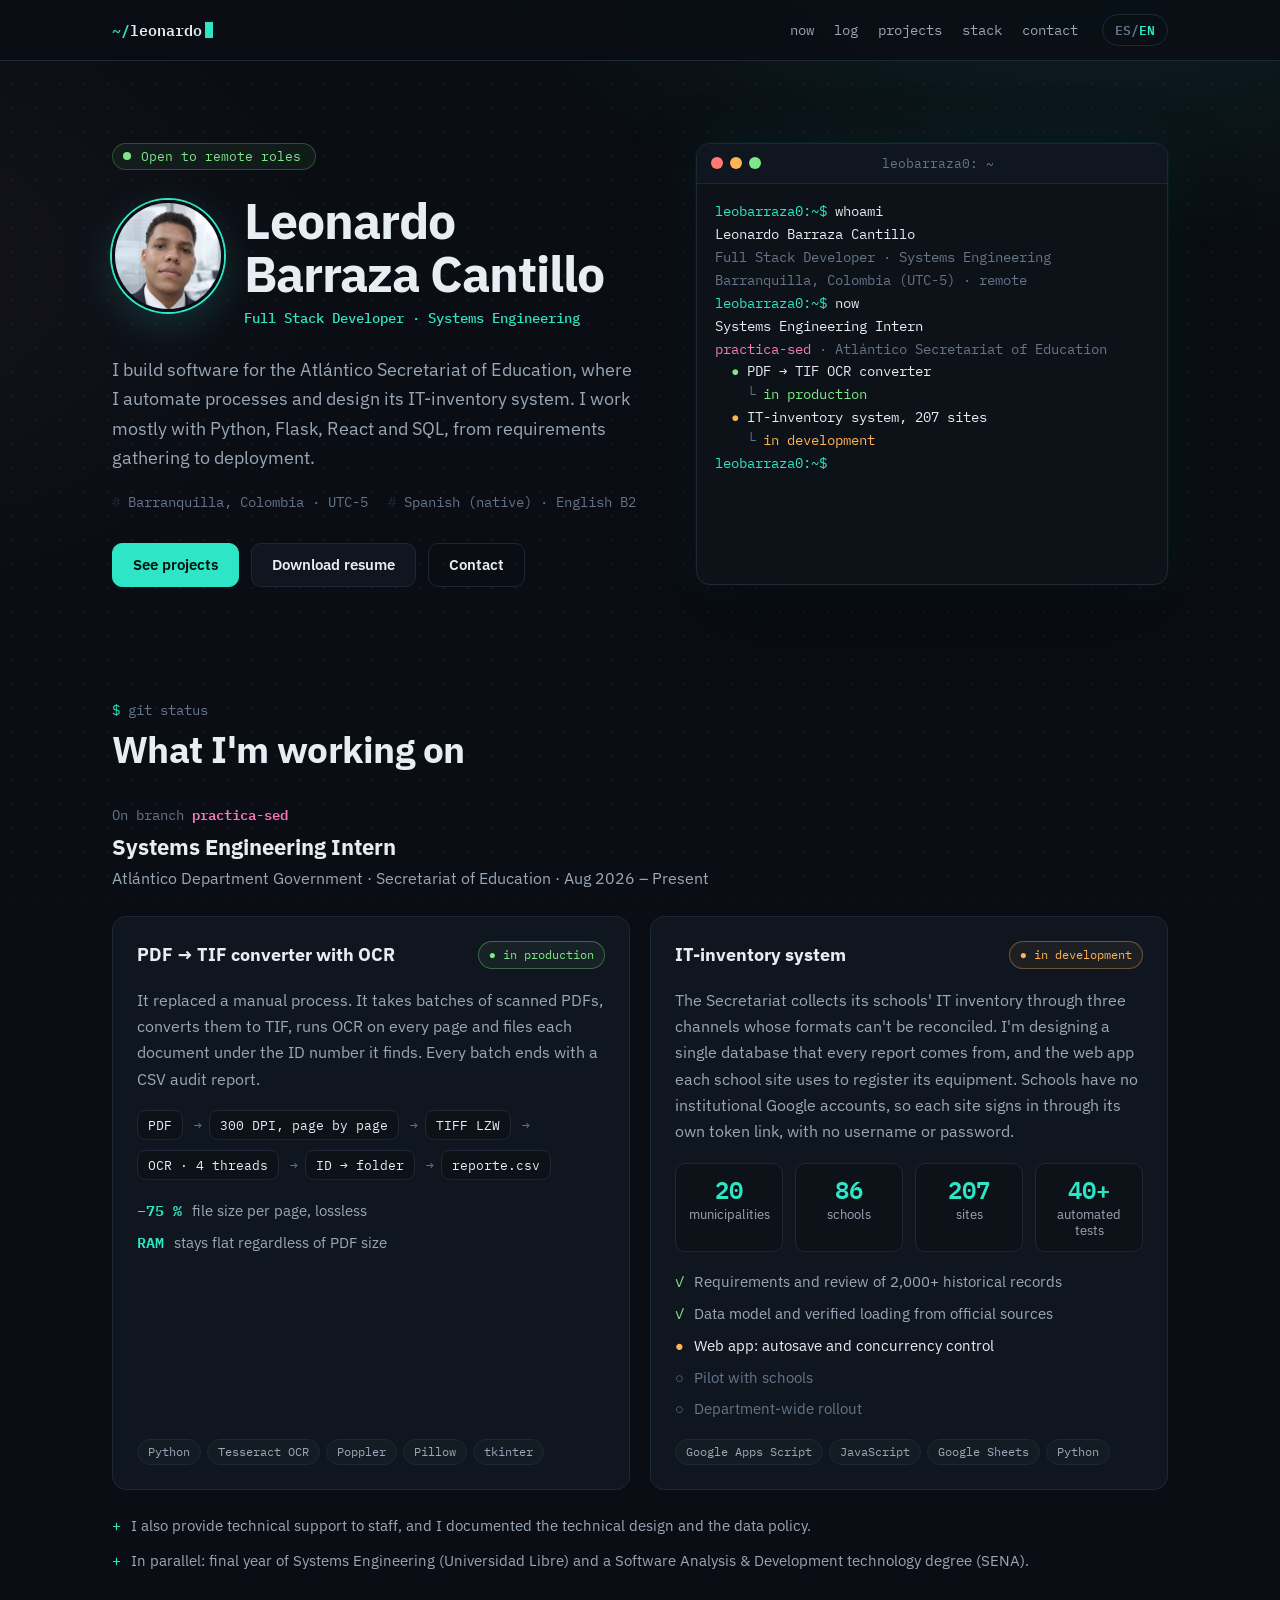
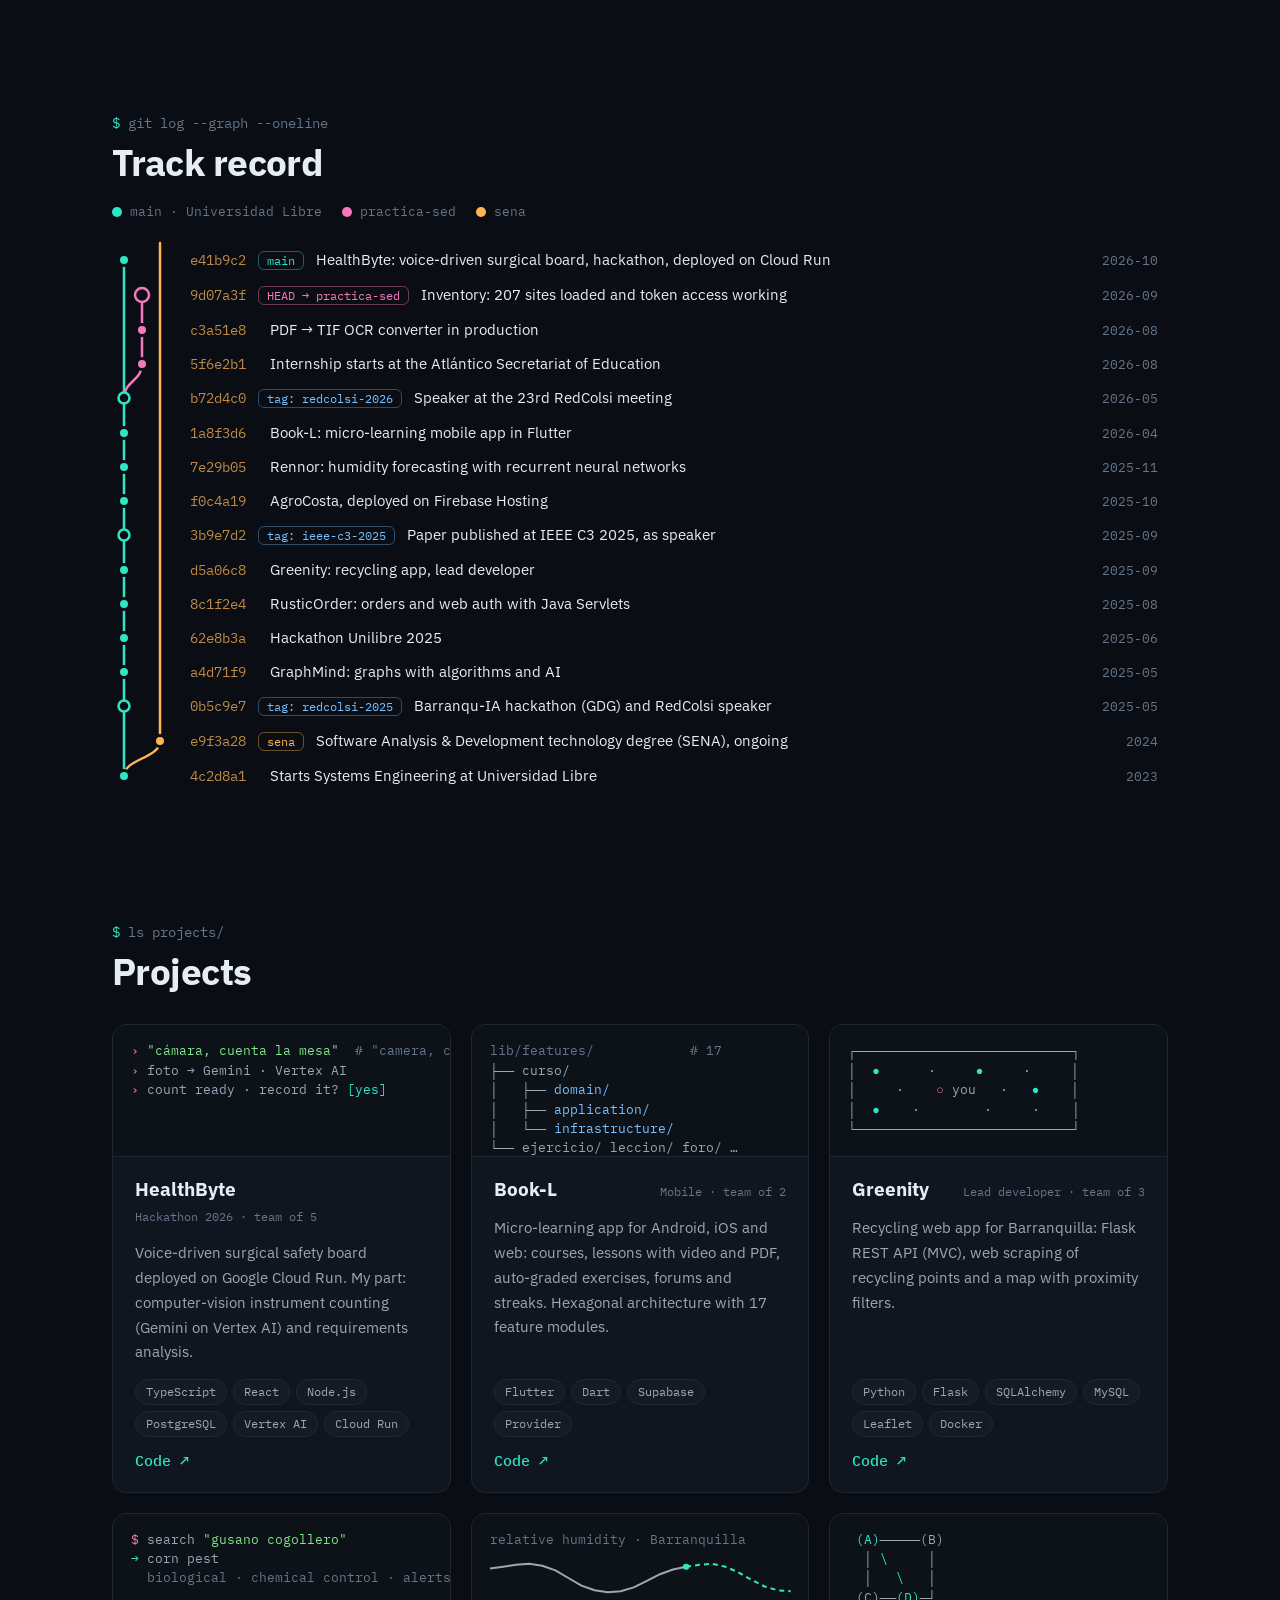
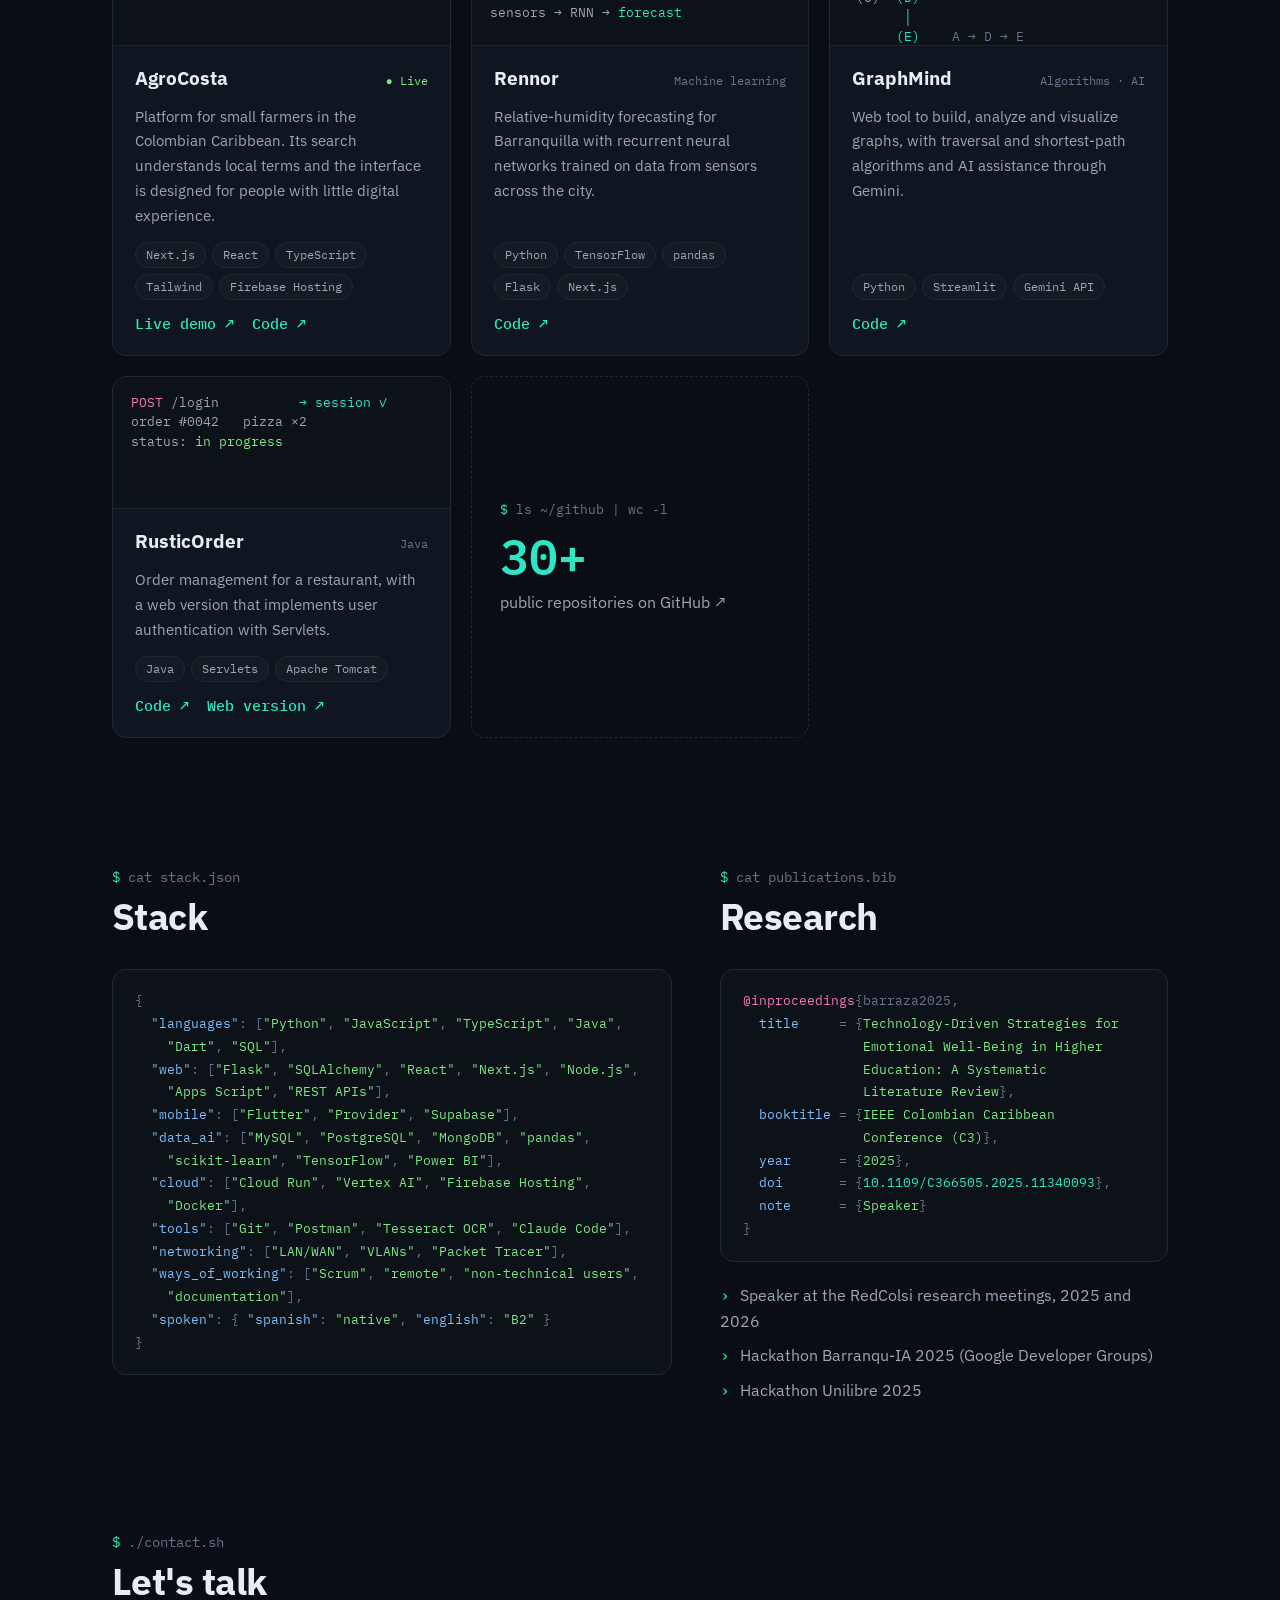
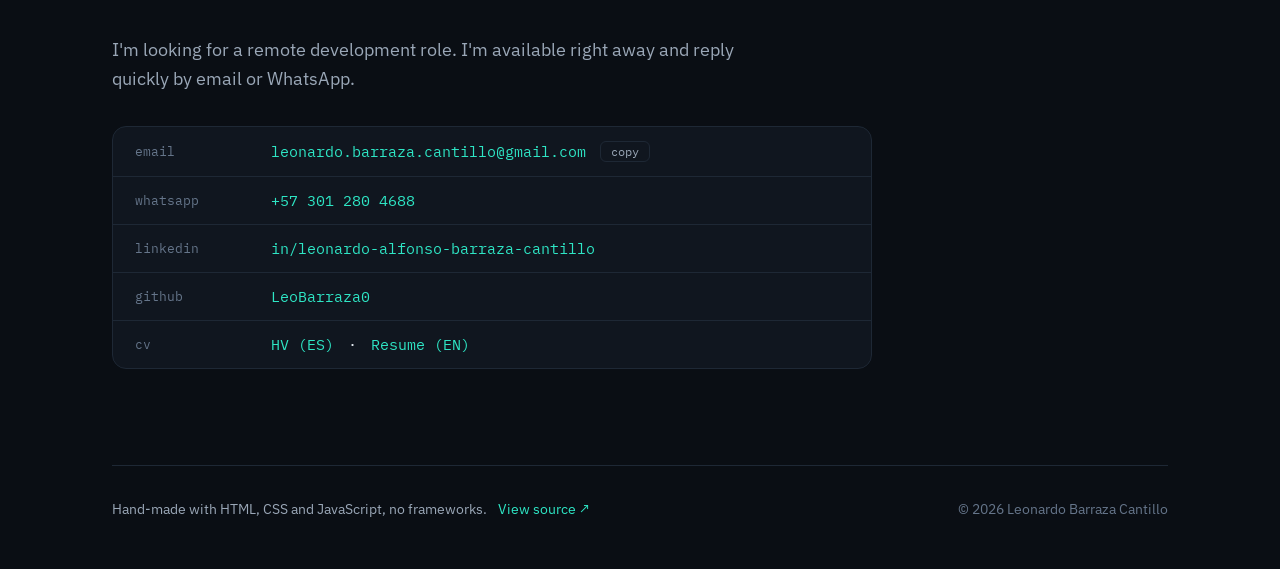
==== commit 80b10fa3: "feat: anima las vistas previas de los proyectos y cambia el prompt a leobarraza0, para dar vida a la" ====
--- a/index.html
+++ b/index.html
@@ -84,17 +84,17 @@
   <div class="term" id="term">
     <div class="term-bar">
       <span class="lights" aria-hidden="true"><i></i><i></i><i></i></span>
-      <span class="term-title">leo@barranquilla: ~</span>
+      <span class="term-title">leobarraza0: ~</span>
     </div>
     <div class="term-body" id="term-body">
       <div id="term-out" aria-live="polite">
-        <div class="ln"><span class="ps">leo@barranquilla:~$</span> whoami</div>
+        <div class="ln"><span class="ps">leobarraza0:~$</span> whoami</div>
         <div>Leonardo Barraza Cantillo</div>
         <div class="dim" lang="es">Desarrollador Full Stack · Ingeniería de Sistemas</div>
         <div class="dim" lang="en">Full Stack Developer · Systems Engineering</div>
       </div>
       <form id="term-form" autocomplete="off">
-        <label for="term-in" class="ps">leo@barranquilla:~$</label>
+        <label for="term-in" class="ps">leobarraza0:~$</label>
         <input id="term-in" type="text" spellcheck="false" autocapitalize="off" enterkeyhint="go" aria-label="Escribe un comando (help) / Type a command (help)">
       </form>
     </div>
@@ -233,9 +233,9 @@
 
   <div class="cards">
     <article class="card">
-<pre class="preview" aria-hidden="true"><span class="c">› </span><span class="s">"cámara, cuenta la mesa"</span><span lang="en" class="d">  # "camera, count the table"</span>
-<span class="c">› </span>foto → Gemini · Vertex AI
-<span class="c">› </span><span lang="es">conteo listo · ¿registrar?</span><span lang="en">count ready · record it?</span> <span class="g">[<span lang="es">sí</span><span lang="en">yes</span>]</span></pre>
+<pre class="preview" aria-hidden="true"><span class="seq" style="--d:0"><span class="c">› </span><span class="s">"cámara, cuenta la mesa"</span><span lang="en" class="d">  # "camera, count the table"</span></span>
+<span class="seq" style="--d:1"><span class="c">› </span>foto → Gemini · Vertex AI</span>
+<span class="seq" style="--d:2"><span class="c">› </span><span lang="es">conteo listo · ¿registrar?</span><span lang="en">count ready · record it?</span> <span class="g">[<span lang="es">sí</span><span lang="en">yes</span>]</span></span></pre>
       <div class="card-body">
         <header><h3>HealthByte</h3><span class="badge"><span lang="es">Hackathon 2026 · equipo de 5</span><span lang="en">Hackathon 2026 · team of 5</span></span></header>
         <p lang="es">Tablero de seguridad quirúrgica que se llena por voz, desplegado en Google Cloud Run. Mi parte: el conteo de instrumental con visión artificial (Gemini en Vertex AI) y el análisis de requerimientos.</p>
@@ -247,11 +247,11 @@
 
     <article class="card">
 <pre class="preview" aria-hidden="true"><span class="d">lib/features/            # 17</span>
-├── curso/
-│   ├── <span class="k">domain/</span>
-│   ├── <span class="k">application/</span>
-│   └── <span class="k">infrastructure/</span>
-└── ejercicio/ leccion/ foro/ …</pre>
+<span class="row" style="--d:0">├── curso/</span>
+<span class="row" style="--d:1">│   ├── <span class="k">domain/</span></span>
+<span class="row" style="--d:2">│   ├── <span class="k">application/</span></span>
+<span class="row" style="--d:3">│   └── <span class="k">infrastructure/</span></span>
+<span class="row" style="--d:4">└── ejercicio/ leccion/ foro/ …</span></pre>
       <div class="card-body">
         <header><h3>Book-L</h3><span class="badge"><span lang="es">Móvil · equipo de 2</span><span lang="en">Mobile · team of 2</span></span></header>
         <p lang="es">App de microaprendizaje para Android, iOS y web: cursos, lecciones con video y PDF, ejercicios con calificación automática, foros y rachas. Arquitectura hexagonal con 17 módulos por funcionalidad.</p>
@@ -263,9 +263,9 @@
 
     <article class="card">
 <pre class="preview" aria-hidden="true">┌───────────────────────────┐
-│  <span class="g">●</span>      ·     <span class="g">●</span>     ·     │
-│     ·    <span class="c">○</span> <span lang="es">tú</span><span lang="en">you</span><span lang="es"> </span>   ·   <span class="g">●</span>    │
-│  <span class="g">●</span>    ·        ·     ·    │
+│  <span class="g pin" style="--d:0">●</span>      ·     <span class="g pin" style="--d:2">●</span>     ·     │
+│     ·    <span class="c you">○</span> <span lang="es">tú</span><span lang="en">you</span><span lang="es"> </span>   ·   <span class="g pin" style="--d:3">●</span>    │
+│  <span class="g pin" style="--d:1">●</span>    ·        ·     ·    │
 └───────────────────────────┘</pre>
       <div class="card-body">
         <header><h3>Greenity</h3><span class="badge"><span lang="es">Desarrollador principal · equipo de 3</span><span lang="en">Lead developer · team of 3</span></span></header>
@@ -277,9 +277,9 @@
     </article>
 
     <article class="card">
-<pre class="preview" aria-hidden="true"><span class="c">$</span> <span lang="es">buscar</span><span lang="en">search</span> <span class="s">"gusano cogollero"</span>
-<span class="g">→</span> <span lang="es">plaga del maíz</span><span lang="en">corn pest</span>
-  <span class="d"><span lang="es">control biológico · químico · alertas</span><span lang="en">biological · chemical control · alerts</span></span></pre>
+<pre class="preview" aria-hidden="true"><span class="c">$</span> <span lang="es">buscar</span><span lang="en">search</span> <span class="s type">"gusano cogollero"</span>
+<span class="res"><span class="g">→</span> <span lang="es">plaga del maíz</span><span lang="en">corn pest</span></span>
+<span class="res res2">  <span class="d"><span lang="es">control biológico · químico · alertas</span><span lang="en">biological · chemical control · alerts</span></span></span></pre>
       <div class="card-body">
         <header><h3>AgroCosta</h3><span class="badge live-b"><span lang="es">En línea</span><span lang="en">Live</span></span></header>
         <p lang="es">Plataforma para pequeños agricultores del Caribe colombiano. Su búsqueda entiende términos locales y la interfaz está pensada para personas con poca experiencia digital.</p>
@@ -302,12 +302,12 @@
     </article>
 
     <article class="card">
-<pre class="preview" aria-hidden="true"> <span class="g">(A)</span>─────(B)
-  │ <span class="g">\</span>     │
-  │   <span class="g">\</span>   │
- (C)──<span class="g">(D)</span>─┘
-       <span class="g">│</span>
-      <span class="g">(E)</span>    <span class="d">A → D → E</span></pre>
+<pre class="preview" aria-hidden="true"> <span class="g hop" style="--d:0">(A)</span>─────(B)
+  │ <span class="g hop" style="--d:1">\</span>     │
+  │   <span class="g hop" style="--d:2">\</span>   │
+ (C)──<span class="g hop" style="--d:3">(D)</span>─┘
+       <span class="g hop" style="--d:4">│</span>
+      <span class="g hop" style="--d:5">(E)</span>    <span class="d">A → D → E</span></pre>
       <div class="card-body">
         <header><h3>GraphMind</h3><span class="badge"><span lang="es">Algoritmos · IA</span><span lang="en">Algorithms · AI</span></span></header>
         <p lang="es">Herramienta web para construir, analizar y visualizar grafos, con algoritmos de recorrido y camino más corto, y asistencia de IA con Gemini.</p>
@@ -318,9 +318,9 @@
     </article>
 
     <article class="card">
-<pre class="preview" aria-hidden="true"><span class="c">POST</span> /login          <span class="g">→ <span lang="es">sesión</span><span lang="en">session</span> ✓</span>
+<pre class="preview" aria-hidden="true"><span class="c">POST</span> /login          <span class="g seq" style="--d:1">→ <span lang="es">sesión</span><span lang="en">session</span> ✓</span>
 <span lang="es">pedido</span><span lang="en">order</span> #0042   pizza ×2
-<span lang="es">estado</span><span lang="en">status</span>: <span class="s"><span lang="es">en preparación</span><span lang="en">in progress</span></span></pre>
+<span lang="es">estado</span><span lang="en">status</span>: <span class="swap"><span class="s st1"><span lang="es">en preparación</span><span lang="en">in progress</span></span><span class="g st2"><span lang="es">listo</span><span lang="en">ready</span> ✓</span></span></pre>
       <div class="card-body">
         <header><h3>RusticOrder</h3><span class="badge">Java</span></header>
         <p lang="es">Gestión de pedidos para un restaurante, con una versión web que implementa la autenticación de usuarios con Servlets.</p>
--- a/styles.css
+++ b/styles.css
@@ -287,6 +287,33 @@
 .spark .obs { stroke: var(--muted); }
 .spark .fc { stroke: var(--accent); stroke-dasharray: 5 4; }
 .spark circle { fill: var(--accent); }
+/* Vistas previas animadas: bucles lentos y de bajo contraste; prefers-reduced-motion las apaga */
+.seq { animation: seq 8s ease infinite backwards; animation-delay: calc(var(--d, 0) * 1.1s); }
+@keyframes seq { 0% { opacity: .12; } 6%, 82% { opacity: 1; } 92%, 100% { opacity: .12; } }
+.row { border-radius: 3px; animation: row 6s ease-in-out infinite; animation-delay: calc(var(--d) * .9s); }
+@keyframes row { 0%, 14%, 100% { background: transparent; } 5% { background: rgba(46, 230, 197, .12); color: var(--text); } }
+.pin { animation: pin 3s ease-in-out infinite; animation-delay: calc(var(--d) * .7s); }
+@keyframes pin { 0%, 100% { opacity: .45; text-shadow: none; } 50% { opacity: 1; text-shadow: 0 0 10px var(--accent); } }
+.you { animation: pin-you 2s ease-in-out infinite; }
+@keyframes pin-you { 50% { opacity: .35; } }
+.type { display: inline-block; overflow: hidden; white-space: nowrap; vertical-align: bottom; animation: type 8s steps(18, end) infinite; }
+@keyframes type { 0% { width: 0; } 28%, 100% { width: 18ch; } }
+.res { animation: res 8s ease infinite; }
+.res2 { animation-delay: .3s; }
+@keyframes res { 0%, 30% { opacity: 0; } 36%, 92% { opacity: 1; } 100% { opacity: 0; } }
+.spark .fc { animation: march 1s linear infinite; }
+@keyframes march { to { stroke-dashoffset: -9; } }
+.spark circle { transform-box: fill-box; transform-origin: center; animation: dot 2s ease-in-out infinite; }
+@keyframes dot { 50% { transform: scale(1.7); opacity: .55; } }
+.hop { animation: hop 6s ease infinite backwards; animation-delay: calc(var(--d) * .3s); }
+@keyframes hop { 0% { color: var(--dim); text-shadow: none; } 8%, 70% { color: var(--accent); text-shadow: 0 0 8px rgba(46, 230, 197, .6); } 85%, 100% { color: var(--dim); text-shadow: none; } }
+.swap { display: inline-grid; }
+.swap > span { grid-area: 1 / 1; }
+.st1 { animation: st1 8s ease infinite; }
+.st2 { opacity: 0; animation: st2 8s ease infinite; }
+@keyframes st1 { 0%, 55% { opacity: 1; } 60%, 95% { opacity: 0; } 100% { opacity: 1; } }
+@keyframes st2 { 0%, 55% { opacity: 0; } 60%, 95% { opacity: 1; } 100% { opacity: 0; } }
+
 .card-body { display: flex; flex-direction: column; gap: 14px; flex: 1; padding: 20px 22px 22px; }
 .card-body header { display: flex; flex-wrap: wrap; align-items: baseline; justify-content: space-between; gap: 6px 12px; }
 .card h3 { font-size: 1.2rem; }
